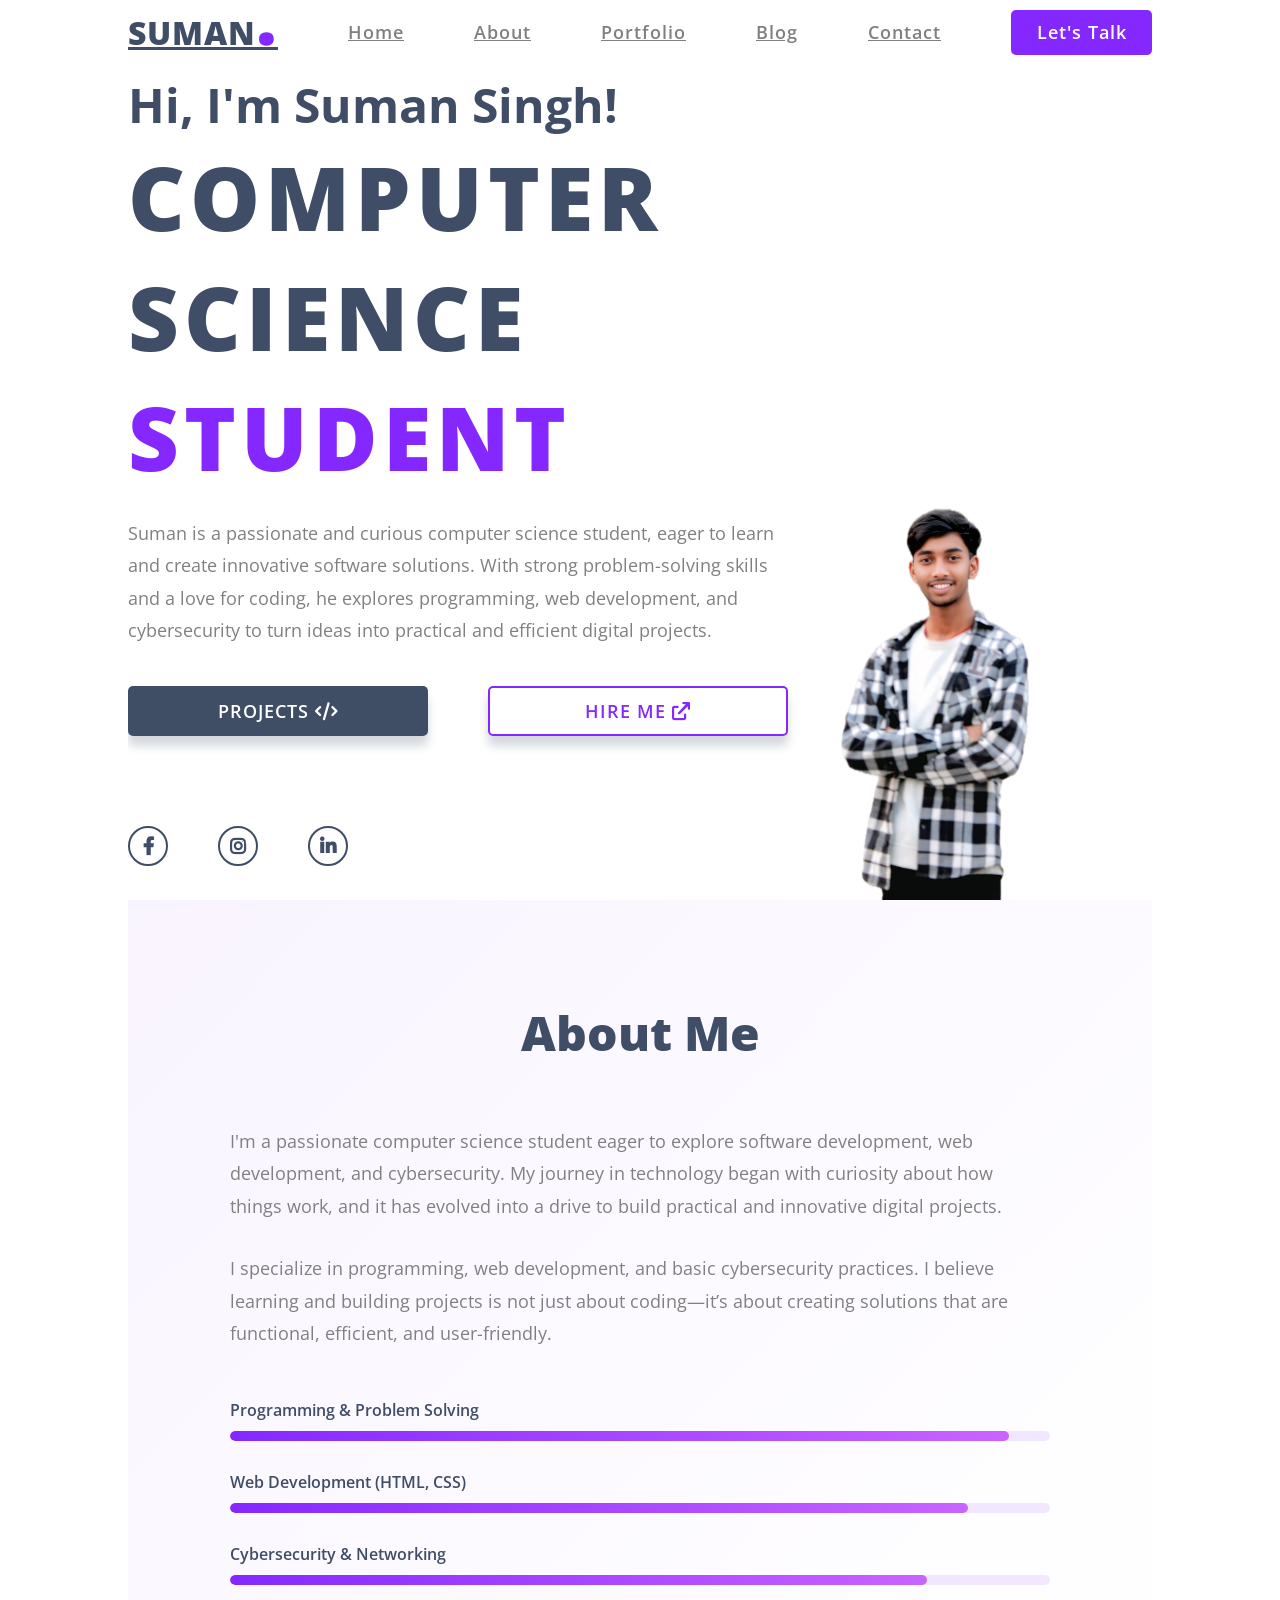
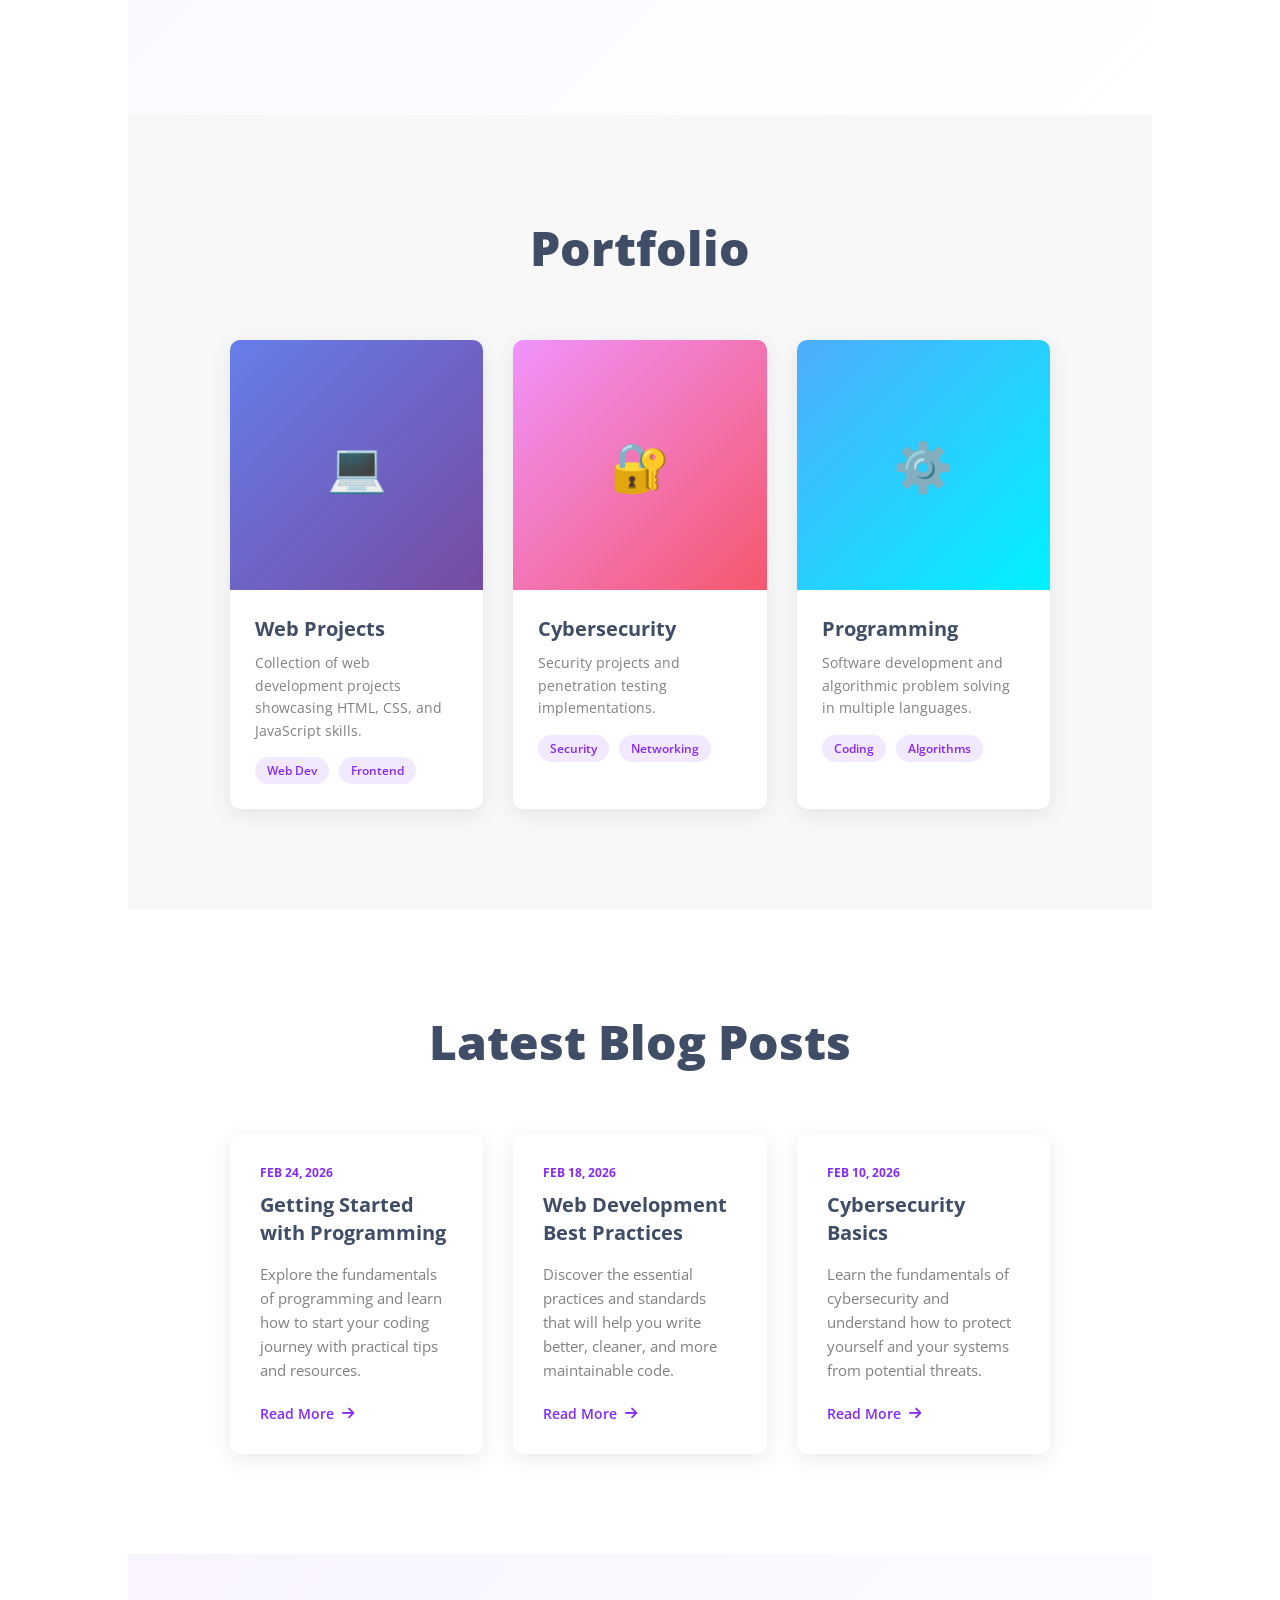
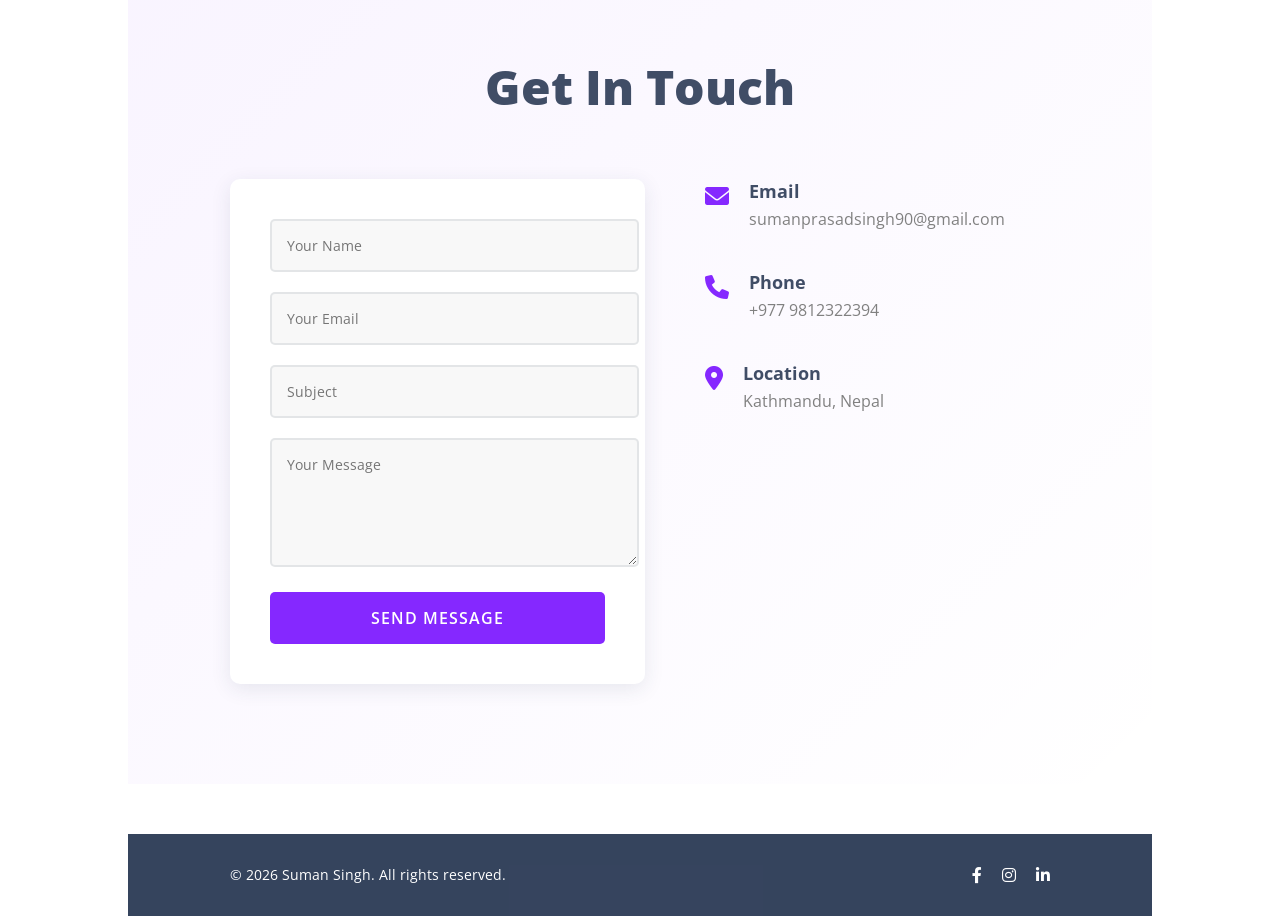
==== index.html @ 8772c342 "Add files via upload" ====
<!DOCTYPE html>
<html lang="en">

<head>
  <meta charset="UTF-8">
  <meta name="viewport" content="width=device-width, initial-scale=1.0">
  <title>Suman</title>

  <!-- icons -->
  <link rel="stylesheet" href="https://cdnjs.cloudflare.com/ajax/libs/font-awesome/6.0.0-beta3/css/all.min.css">

  <!-- Styles -->
  <link rel="stylesheet" href="styles.css">

</head>

<body>
  <section id="hero">
    <header>
      <a href="#hero" class="header-logo">Suman<span>.</span></a>
      <nav>
        <a href="#hero" class="nav-item">Home</a>
        <a href="#about" class="nav-item">About</a>
        <a href="#portfolio" class="nav-item">Portfolio</a>
        <a href="#blog" class="nav-item">Blog</a>
        <a href="#contact" class="nav-item">Contact</a>
      </nav>
      <button class="header-btn">Let's Talk</button>
    </header>

    <div class="content">
      <div class="left">
        <h3>Hi, I'm Suman Singh!</h3>
        <h1> Computer Science <span>Student</span></h1>
        <p>
           Suman is a passionate and curious computer science student, eager to learn and create innovative software solutions. With strong problem-solving skills and a love for coding, he explores programming, web development, and cybersecurity to turn ideas into practical and efficient digital projects.        </p>
        <div class="cta-section">
          <button class="cta-1">Projects
            <i class="fa-solid fa-code"></i>
          </button>
          <button class="cta-2">Hire me
            <i class="fa-solid fa-arrow-up-right-from-square"></i>
          </button>
        </div>
        <div class="social-section">
          <a href="https://www.facebook.com/5uman" target="_blank"><i class="fa-brands fa-facebook-f"></i></a>
          <a href="https://www.instagram.com/5uman____/" target="_blank"><i class="fa-brands fa-instagram"></i></a>
          <a href="https://www.linkedin.com/in/suman-singh-86ab4b3b0/" target="_blank"><i class="fa-brands fa-linkedin-in"></i></a>
        </div>
      </div>

      <div class="right">
        <div class="img-wrap">
          <img class="hero-img " src="pro-pic.png">
        </div>
      </div>


    </div>
  </section>

  <!-- About Section -->
  <section id="about">
    <div class="container">
      <h2>About Me</h2>
      <div class="about-content">
        <div class="about-text">
          <p>I'm a passionate computer science student eager to explore software development, web development, and cybersecurity. My journey in technology began with curiosity about how things work, and it has evolved into a drive to build practical and innovative digital projects.</p>
          <p>I specialize in programming, web development, and basic cybersecurity practices. I believe learning and building projects is not just about coding—it’s about creating solutions that are functional, efficient, and user-friendly.</p>
          <div class="skills">
            <div class="skill-item">
              <h4>Programming & Problem Solving</h4>
              <div class="skill-bar">
                <div class="skill-progress" style="width: 95%"></div>
              </div>
            </div>
            <div class="skill-item">
              <h4>Web Development (HTML, CSS)</h4>
              <div class="skill-bar">
                <div class="skill-progress" style="width: 90%"></div>
              </div>
            </div>
            <div class="skill-item">
              <h4>Cybersecurity & Networking</h4>
              <div class="skill-bar">
                <div class="skill-progress" style="width: 85%"></div>
              </div>
            </div>
          </div>
        </div>
      </div>
    </div>
  </section>

  <!-- Portfolio Section -->
  <section id="portfolio">
    <div class="container">
      <h2>Portfolio</h2>
      <div class="portfolio-grid">
        <div class="portfolio-card">
          <div class="portfolio-img">
            <div class="placeholder-img" style="background: linear-gradient(135deg, #667eea 0%, #764ba2 100%);">💻</div>
          </div>
          <div class="portfolio-info">
            <h3>Web Projects</h3>
            <p>Collection of web development projects showcasing HTML, CSS, and JavaScript skills.</p>
            <div class="portfolio-tags">
              <span>Web Dev</span>
              <span>Frontend</span>
            </div>
          </div>
        </div>

        <div class="portfolio-card">
          <div class="portfolio-img">
            <div class="placeholder-img" style="background: linear-gradient(135deg, #f093fb 0%, #f5576c 100%);">🔐</div>
          </div>
          <div class="portfolio-info">
            <h3>Cybersecurity</h3>
            <p>Security projects and penetration testing implementations.</p>
            <div class="portfolio-tags">
              <span>Security</span>
              <span>Networking</span>
            </div>
          </div>
        </div>

        <div class="portfolio-card">
          <div class="portfolio-img">
            <div class="placeholder-img" style="background: linear-gradient(135deg, #4facfe 0%, #00f2fe 100%);">⚙️</div>
          </div>
          <div class="portfolio-info">
            <h3>Programming</h3>
            <p>Software development and algorithmic problem solving in multiple languages.</p>
            <div class="portfolio-tags">
              <span>Coding</span>
              <span>Algorithms</span>
            </div>
          </div>
        </div>
      </div>
    </div>
  </section>

  <!-- Blog Section -->
  <section id="blog">
    <div class="container">
      <h2>Latest Blog Posts</h2>
      <div class="blog-grid">
        <div class="blog-card">
          <div class="blog-date">Feb 24, 2026</div>
          <h3>Getting Started with Programming</h3>
          <p>Explore the fundamentals of programming and learn how to start your coding journey with practical tips and resources.</p>
          <a href="#" class="read-more">Read More <i class="fa-solid fa-arrow-right"></i></a>
        </div>

        <div class="blog-card">
          <div class="blog-date">Feb 18, 2026</div>
          <h3>Web Development Best Practices</h3>
          <p>Discover the essential practices and standards that will help you write better, cleaner, and more maintainable code.</p>
          <a href="#" class="read-more">Read More <i class="fa-solid fa-arrow-right"></i></a>
        </div>

        <div class="blog-card">
          <div class="blog-date">Feb 10, 2026</div>
          <h3>Cybersecurity Basics</h3>
          <p>Learn the fundamentals of cybersecurity and understand how to protect yourself and your systems from potential threats.</p>
          <a href="#" class="read-more">Read More <i class="fa-solid fa-arrow-right"></i></a>
        </div>
      </div>
    </div>
  </section>

  <!-- Contact Section -->
  <section id="contact">
    <div class="container">
      <h2>Get In Touch</h2>
      <div class="contact-content">
        <div class="contact-form-wrapper">
          <form class="contact-form" id="contactForm">
            <div class="form-group">
              <input type="text" placeholder="Your Name" required>
            </div>
            <div class="form-group">
              <input type="email" placeholder="Your Email" required>
            </div>
            <div class="form-group">
              <input type="text" placeholder="Subject" required>
            </div>
            <div class="form-group">
              <textarea placeholder="Your Message" rows="5" required></textarea>
            </div>
            <button type="submit" class="submit-btn">Send Message</button>
          </form>
        </div>
        <div class="contact-info">
          <div class="info-item">
            <i class="fa-solid fa-envelope"></i>
            <div>
              <h4>Email</h4>
              <a href="mailto:sumanprasadsingh90@gmail.com" style="color: grey; text-decoration: none;">sumanprasadsingh90@gmail.com</a>
            </div>
          </div>
          <div class="info-item">
            <i class="fa-solid fa-phone"></i>
            <div>
              <h4>Phone</h4>
              <a href="tel:+9779812322394" style="color: grey; text-decoration: none;">+977 9812322394</a>
            </div>
          </div>
          <div class="info-item">
            <i class="fa-solid fa-location-dot"></i>
            <div>
              <h4>Location</h4>
              <p>Kathmandu, Nepal</p>
            </div>
          </div>
        </div>
      </div>
    </div>
  </section>

  <!-- Footer -->
  <footer>
    <div class="footer-content">
      <p>&copy; 2026 Suman Singh. All rights reserved.</p>
      <div class="footer-social">
        <a href="https://www.facebook.com/5uman" target="_blank"><i class="fa-brands fa-facebook-f"></i></a>
        <a href="https://www.instagram.com/5uman____/" target="_blank"><i class="fa-brands fa-instagram"></i></a>
        <a href="https://www.linkedin.com/in/suman-singh-86ab4b3b0/" target="_blank"><i class="fa-brands fa-linkedin-in"></i></a>
      </div>
    </div>
  </footer>

  <script src="script.js"></script>
</body>

</html>
---- styles.css ----
@import url('https://fonts.googleapis.com/css2?family=Open+Sans:ital,wght@0,300..800;1,300..800&display=swap');

* {
  padding: 0;
  margin: 0;
  outline: none;
  border: none;
  font-family: "Open Sans", sans-serif;
  scroll-behavior: smooth;
}

body {
  padding: 0 10%;
}
#hero {
  height: 100vh;
  overflow: hidden;
}
header {
  display: flex;
  align-items: center;
  gap: 70px;
  animation: topIn 1.4s ease-in-out forwards;
  opacity: 0;
  animation-delay: 0.2s;
}

/* Ensure header sits above absolutely positioned hero image */
header {
  position: relative;
  z-index: 1000;
}
.header-logo {
  font-size: 32px;
  font-weight: 800;
  letter-spacing: 1px;
  text-transform: uppercase;
  color: rgba(43, 58, 85, 0.9);
}
.header-logo span {
  font-size: 72px;
  color: rgb(133, 40, 255);
  line-height: 0.2;
}
nav {
  flex: 1;
  display: flex;
  align-items: center;
  gap: 70px;
  padding: 20px 0;
}
.nav-item {
  font-size: 18px;
  font-weight: 600;
  letter-spacing: 1px;
  color: grey;
  transition: 0.3s;
  cursor: pointer;
  text-transform: capitalize;
}
.nav-item:hover {
  color: rgb(133, 40, 255);
}
.header-btn {
  font-size: 18px;
  font-weight: 600;
  letter-spacing: 1px;
  background-color: rgb(133, 40, 255);
  color: white;
  height: 45px;
  width: 200px;
  border-radius: 5px;
  cursor: pointer;
  transition: 0.3s;
}
.header-btn:hover {
  background-color: rgb(96, 28, 184);
}

.content {
  display: grid;
  grid-template-columns: 1.2fr 1fr;
}
.left {
  display: flex;
  flex-direction: column;
  justify-content: center;
  gap: 40px;
  height: 90vh;
}

.content h3 {
  font-size: 3rem;
  color: rgba(43, 58, 85, 0.9);
  animation: bottomIn 1.4s ease-in-out forwards;
  opacity: 0;
  animation-delay: 0.2s;
}

.content h1 {
  font-size: 5.5rem;
  color: rgba(43, 58, 85, 0.9);
  text-transform: uppercase;
  font-weight: 800;
  letter-spacing: 5px;
  margin: -40px 0;
  animation: bottomIn 1.4s ease-in-out forwards;
  opacity: 0;
  animation-delay: 0.3s;
}
h1 span {
  color: rgb(133, 40, 255);
}

.content p {
  font-size: 18px;
  line-height: 1.8;
  color: grey;
  margin-top: 20px;
  animation: bottomIn 1.4s ease-in-out forwards;
  opacity: 0;
  animation-delay: 0.4s;
}

.cta-section {
  display: flex;
  align-items: center;
  gap: 60px;
}

.cta-section button {
  font-size: 18px;
  font-weight: 600;
  letter-spacing: 1px;
  text-transform: uppercase;
  height: 50px;
  width: 300px;
  cursor: pointer;
  transition: 0.3s;
  border-radius: 5px;
  box-shadow: 0 10px 10px rgba(43, 58, 85, 0.2);
  
  animation: bottomIn 1.4s ease-in-out forwards;
  opacity: 0;
  animation-delay: 0.5s;
}
.cta-1 {
  background-color: rgba(43, 58, 85, 0.9);
  color: white;
}
.cta-2 {
  background-color: transparent;
  color: rgb(133, 40, 255);
  border: 2px solid rgb(133, 40, 255);
}

.cta-section button:hover {
  background-color: rgb(133, 40, 255);
  color: white;
} 
.right {
  position: relative;
}

.hero-img {
  width: 110%;
  position: absolute;
  bottom: 50px;
  right: 0;
  animation: imgIn 1.4s ease-in-out forwards;
  animation-delay: 0.2s;
  opacity: 0;
}

/* Prevent hero image from intercepting pointer events over the header/nav */
.hero-img {
  pointer-events: none;
  z-index: 0;
}

.social-section {
  display: flex;
  align-items: center;
  gap: 50px;
  margin-top: 50px;
}

.social-section a {
  text-decoration: none;
}

.social-section i {
  font-size: 18px;
  font-weight: 600;
  border: 2px solid rgba(43, 58, 85, 0.9);
  display: flex;
  align-items: center;
  justify-content: center;
  height: 20px;
  width: 20px;
  padding: 8px;
  border-radius: 25px;
  color: rgba(43, 58, 85, 0.9);
  cursor: pointer;
  transition: 0.3s;
  
  animation: bottomIn 1.4s ease-in-out forwards;
  opacity: 0;
  animation-delay: 0.6s;
}
.social-section i:hover {
  color: rgb(133, 40, 255);
  border-color: rgb(133, 40, 255);
  transform: scale(1.1);
}

.img-wrap {
  width: 100%;
  height: 100vh;
}

/* Animation */
@keyframes bottomIn {
  from {
    transform: translateY(250px) ;
  }
  to {
    transform: translateY(0) ;
    opacity: 1;
  }
}

@keyframes topIn {
  from {
    transform: translateY(-100px) ;
  }
  to {
    transform: translateY(0) ;
    opacity: 1;
  }
}

@keyframes imgIn {
  from {
    transform: translateY(250px) scale(0.8) ;
  }
  to {
    transform: translateY(0) scale(1) ;
    opacity: 1;
  }
}

/* Container */
.container {
  max-width: 1200px;
  margin: 0 auto;
  padding: 0 10%;
}

/* About Section */
#about {
  padding: 100px 0;
  background: linear-gradient(135deg, rgba(133, 40, 255, 0.05) 0%, rgba(255, 255, 255, 0) 100%);
}

#about h2 {
  font-size: 3rem;
  color: rgba(43, 58, 85, 0.9);
  margin-bottom: 60px;
  text-align: center;
  font-weight: 800;
}

.about-content {
  display: grid;
  grid-template-columns: 1fr;
}

.about-text p {
  font-size: 18px;
  line-height: 1.8;
  color: grey;
  margin-bottom: 30px;
}

.skills {
  margin-top: 50px;
}

.skill-item {
  margin-bottom: 30px;
}

.skill-item h4 {
  font-size: 16px;
  font-weight: 600;
  color: rgba(43, 58, 85, 0.9);
  margin-bottom: 10px;
}

.skill-bar {
  height: 10px;
  background-color: rgba(133, 40, 255, 0.1);
  border-radius: 5px;
  overflow: hidden;
}

.skill-progress {
  height: 100%;
  background: linear-gradient(90deg, rgb(133, 40, 255), rgb(200, 100, 255));
  border-radius: 5px;
  transition: width 2s ease-out;
}

/* Blog Section */
#blog {
  padding: 100px 0;
}

#blog h2 {
  font-size: 3rem;
  color: rgba(43, 58, 85, 0.9);
  margin-bottom: 60px;
  text-align: center;
  font-weight: 800;
}

.blog-grid {
  display: grid;
  grid-template-columns: repeat(3, 1fr);
  gap: 30px;
}

.blog-card {
  background: white;
  border-radius: 10px;
  padding: 30px;
  box-shadow: 0 5px 20px rgba(43, 58, 85, 0.1);
  transition: all 0.3s ease;
}

.blog-card:hover {
  transform: translateY(-10px);
  box-shadow: 0 15px 40px rgba(133, 40, 255, 0.2);
}

.blog-date {
  color: rgb(133, 40, 255);
  font-size: 12px;
  font-weight: 700;
  text-transform: uppercase;
  margin-bottom: 10px;
}

.blog-card h3 {
  font-size: 20px;
  font-weight: 700;
  color: rgba(43, 58, 85, 0.9);
  margin-bottom: 15px;
  line-height: 1.4;
}

.blog-card p {
  font-size: 15px;
  color: grey;
  line-height: 1.6;
  margin-bottom: 20px;
}

.read-more {
  color: rgb(133, 40, 255);
  text-decoration: none;
  font-weight: 600;
  font-size: 14px;
  display: inline-flex;
  align-items: center;
  gap: 8px;
  transition: 0.3s;
}

.read-more:hover {
  gap: 12px;
}

/* Contact Section */
#contact {
  padding: 100px 0;
  background: linear-gradient(135deg, rgba(133, 40, 255, 0.05) 0%, rgba(255, 255, 255, 0) 100%);
}

#contact h2 {
  font-size: 3rem;
  color: rgba(43, 58, 85, 0.9);
  margin-bottom: 60px;
  text-align: center;
  font-weight: 800;
}

.contact-content {
  display: grid;
  grid-template-columns: 1.2fr 1fr;
  gap: 60px;
  align-items: start;
}

.contact-form-wrapper {
  background: white;
  padding: 40px;
  border-radius: 10px;
  box-shadow: 0 5px 20px rgba(43, 58, 85, 0.1);
}

.form-group {
  margin-bottom: 20px;
}

.form-group input,
.form-group textarea {
  width: 100%;
  padding: 15px;
  border: 2px solid rgba(43, 58, 85, 0.1);
  border-radius: 5px;
  font-size: 14px;
  font-family: "Open Sans", sans-serif;
  transition: border-color 0.3s;
  background-color: #f8f8f8;
}

.form-group input:focus,
.form-group textarea:focus {
  border-color: rgb(133, 40, 255);
  background-color: white;
}

.submit-btn {
  width: 100%;
  padding: 15px;
  background-color: rgb(133, 40, 255);
  color: white;
  border: none;
  border-radius: 5px;
  font-size: 16px;
  font-weight: 600;
  cursor: pointer;
  transition: 0.3s;
  text-transform: uppercase;
  letter-spacing: 1px;
}

.submit-btn:hover {
  background-color: rgb(96, 28, 184);
  transform: translateY(-2px);
  box-shadow: 0 10px 20px rgba(133, 40, 255, 0.3);
}

.contact-info {
  display: flex;
  flex-direction: column;
  gap: 40px;
}

.info-item {
  display: flex;
  gap: 20px;
  align-items: flex-start;
}

.info-item i {
  font-size: 24px;
  color: rgb(133, 40, 255);
  margin-top: 5px;
}

.info-item h4 {
  font-size: 18px;
  font-weight: 700;
  color: rgba(43, 58, 85, 0.9);
  margin-bottom: 5px;
}

.info-item p {
  font-size: 16px;
  color: grey;
}

.contact-link {
  text-decoration: none;
}

.contact-link p {
  transition: 0.3s;
  cursor: pointer;
}

.contact-link:hover p {
  color: rgb(133, 40, 255);
}

.contact-info a {
  font-size: 16px;
  transition: 0.3s;
  display: inline-block;
}

.contact-info a:hover {
  color: rgb(133, 40, 255) !important;
  font-weight: 600;
}

/* Portfolio Section */
#portfolio {
  padding: 100px 0;
  background-color: #f8f8f8;
}

#portfolio h2 {
  font-size: 3rem;
  color: rgba(43, 58, 85, 0.9);
  margin-bottom: 60px;
  text-align: center;
  font-weight: 800;
}

.portfolio-grid {
  display: grid;
  grid-template-columns: repeat(3, 1fr);
  gap: 30px;
}

.portfolio-card {
  background: white;
  border-radius: 10px;
  overflow: hidden;
  box-shadow: 0 5px 20px rgba(43, 58, 85, 0.1);
  transition: all 0.3s ease;
  cursor: pointer;
}

.portfolio-card:hover {
  transform: translateY(-10px);
  box-shadow: 0 15px 40px rgba(133, 40, 255, 0.2);
}

.portfolio-img {
  width: 100%;
  height: 250px;
  overflow: hidden;
}

.placeholder-img {
  width: 100%;
  height: 100%;
  display: flex;
  align-items: center;
  justify-content: center;
  color: white;
  font-size: 48px;
  transition: transform 0.3s ease;
}

.portfolio-card:hover .placeholder-img {
  transform: scale(1.1);
}

.portfolio-info {
  padding: 25px;
}

.portfolio-info h3 {
  font-size: 20px;
  font-weight: 700;
  color: rgba(43, 58, 85, 0.9);
  margin-bottom: 10px;
}

.portfolio-info p {
  font-size: 14px;
  color: grey;
  line-height: 1.6;
  margin-bottom: 15px;
}

.portfolio-tags {
  display: flex;
  gap: 10px;
  flex-wrap: wrap;
}

.portfolio-tags span {
  background-color: rgba(133, 40, 255, 0.1);
  color: rgb(133, 40, 255);
  padding: 5px 12px;
  border-radius: 15px;
  font-size: 12px;
  font-weight: 600;
}

/* Chatbot Modal */
#chatbot-modal {
  display: none;
  position: fixed;
  bottom: 20px;
  right: 20px;
  width: 350px;
  height: 500px;
  background: white;
  border-radius: 10px;
  box-shadow: 0 5px 40px rgba(0, 0, 0, 0.3);
  flex-direction: column;
  z-index: 9999;
  animation: slideUp 0.3s ease-out;
}

@keyframes slideUp {
  from {
    transform: translateY(20px);
    opacity: 0;
  }
  to {
    transform: translateY(0);
    opacity: 1;
  }
}

.chatbot-container {
  display: flex;
  flex-direction: column;
  height: 100%;
  border-radius: 10px;
  overflow: hidden;
}

.chatbot-header {
  background: linear-gradient(135deg, rgb(133, 40, 255), rgb(96, 28, 184));
  color: white;
  padding: 15px;
  display: flex;
  justify-content: space-between;
  align-items: center;
}

.chatbot-header h3 {
  margin: 0;
  font-size: 18px;
}

.close-chat {
  background: none;
  border: none;
  color: white;
  font-size: 28px;
  cursor: pointer;
  padding: 0;
  width: 30px;
  height: 30px;
  display: flex;
  align-items: center;
  justify-content: center;
}

.close-chat:hover {
  opacity: 0.8;
}

.chatbot-messages {
  flex: 1;
  overflow-y: auto;
  padding: 15px;
  background: #f5f5f5;
  display: flex;
  flex-direction: column;
  gap: 10px;
}

.message {
  max-width: 85%;
  padding: 10px 15px;
  border-radius: 8px;
  font-size: 14px;
  line-height: 1.4;
  word-wrap: break-word;
}

.bot-message {
  background: white;
  color: #333;
  align-self: flex-start;
  border: 1px solid #e0e0e0;
}

.user-message {
  background: rgb(133, 40, 255);
  color: white;
  align-self: flex-end;
}

.chatbot-input-area {
  display: flex;
  padding: 10px;
  gap: 8px;
  border-top: 1px solid #e0e0e0;
  background: white;
}

#user-input {
  flex: 1;
  padding: 10px;
  border: 1px solid #ddd;
  border-radius: 5px;
  font-size: 14px;
  font-family: "Open Sans", sans-serif;
}

#user-input:focus {
  outline: none;
  border-color: rgb(133, 40, 255);
}

#send-btn {
  padding: 10px 20px;
  background: rgb(133, 40, 255);
  color: white;
  border: none;
  border-radius: 5px;
  cursor: pointer;
  font-weight: 600;
  transition: 0.3s;
}

#send-btn:hover {
  background: rgb(96, 28, 184);
}

/* Footer */
footer {
  background-color: rgba(43, 58, 85, 0.95);
  padding: 30px 0;
  margin-top: 50px;
}

.footer-content {
  display: flex;
  justify-content: space-between;
  align-items: center;
  max-width: 1200px;
  margin: 0 auto;
  padding: 0 10%;
  color: white;
}

.footer-content p {
  font-size: 14px;
}

.footer-social {
  display: flex;
  gap: 20px;
}

.footer-social a {
  color: white;
  text-decoration: none;
  font-size: 16px;
  transition: 0.3s;
}

.footer-social a:hover {
  color: rgb(133, 40, 255);
  transform: scale(1.2);
}

/* Success Message */
.success-message {
  background-color: #4caf50;
  color: white;
  padding: 15px;
  border-radius: 5px;
  margin-bottom: 20px;
  display: none;
  text-align: center;
}

.success-message.show {
  display: block;
  animation: slideIn 0.3s ease-out;
}

@keyframes slideIn {
  from {
    transform: translateY(-20px);
    opacity: 0;
  }
  to {
    transform: translateY(0);
    opacity: 1;
  }
}

/* Tablet Responsive */
@media screen and (max-width: 768px) {
  .portfolio-grid {
    grid-template-columns: repeat(2, 1fr);
  }

  .blog-grid {
    grid-template-columns: repeat(2, 1fr);
  }

  .contact-content {
    grid-template-columns: 1fr;
  }

  #about h2,
  #portfolio h2,
  #blog h2,
  #contact h2 {
    font-size: 2.5rem;
  }

  .footer-content {
    flex-direction: column;
    gap: 20px;
    text-align: center;
  }
}

/* Mobile Responsive */
@media screen and (max-width: 428px) {
  body {
    padding: 0 3%;
  }
  #hero {
    overflow: visible;
  }
  header {
    display: flex;
    flex-direction: column;
    gap: 30px;
  }
  nav {
    flex-direction: column;
    gap: 20px;
  }
  .content {
    display: flex;
    flex-direction: column;
    padding-top: 100px;
  }
  .content h3 {
    font-size: 1.5rem;
  }
  
  .content h1 {
    font-size: 3rem;
    letter-spacing: 3px;
    margin: -10px 0;
  }
  h1 span {
    color: rgb(133, 40, 255);
  }
  
  .content p {
    margin-top: 0;
  }
  .cta-section {
    flex-direction: column;
    gap: 20px;
  }
  .social-section {
    justify-content: center;
  }
  .hero-img {
    display: none;
  }

  #about h2,
  #portfolio h2,
  #blog h2,
  #contact h2 {
    font-size: 2rem;
  }

  .portfolio-grid {
    grid-template-columns: 1fr;
  }

  .blog-grid {
    grid-template-columns: 1fr;
  }

  .contact-form-wrapper {
    padding: 20px;
  }

  .contact-info {
    gap: 30px;
  }

  .footer-content {
    padding: 0 3%;
    flex-direction: column;
    gap: 20px;
    text-align: center;
  }
}
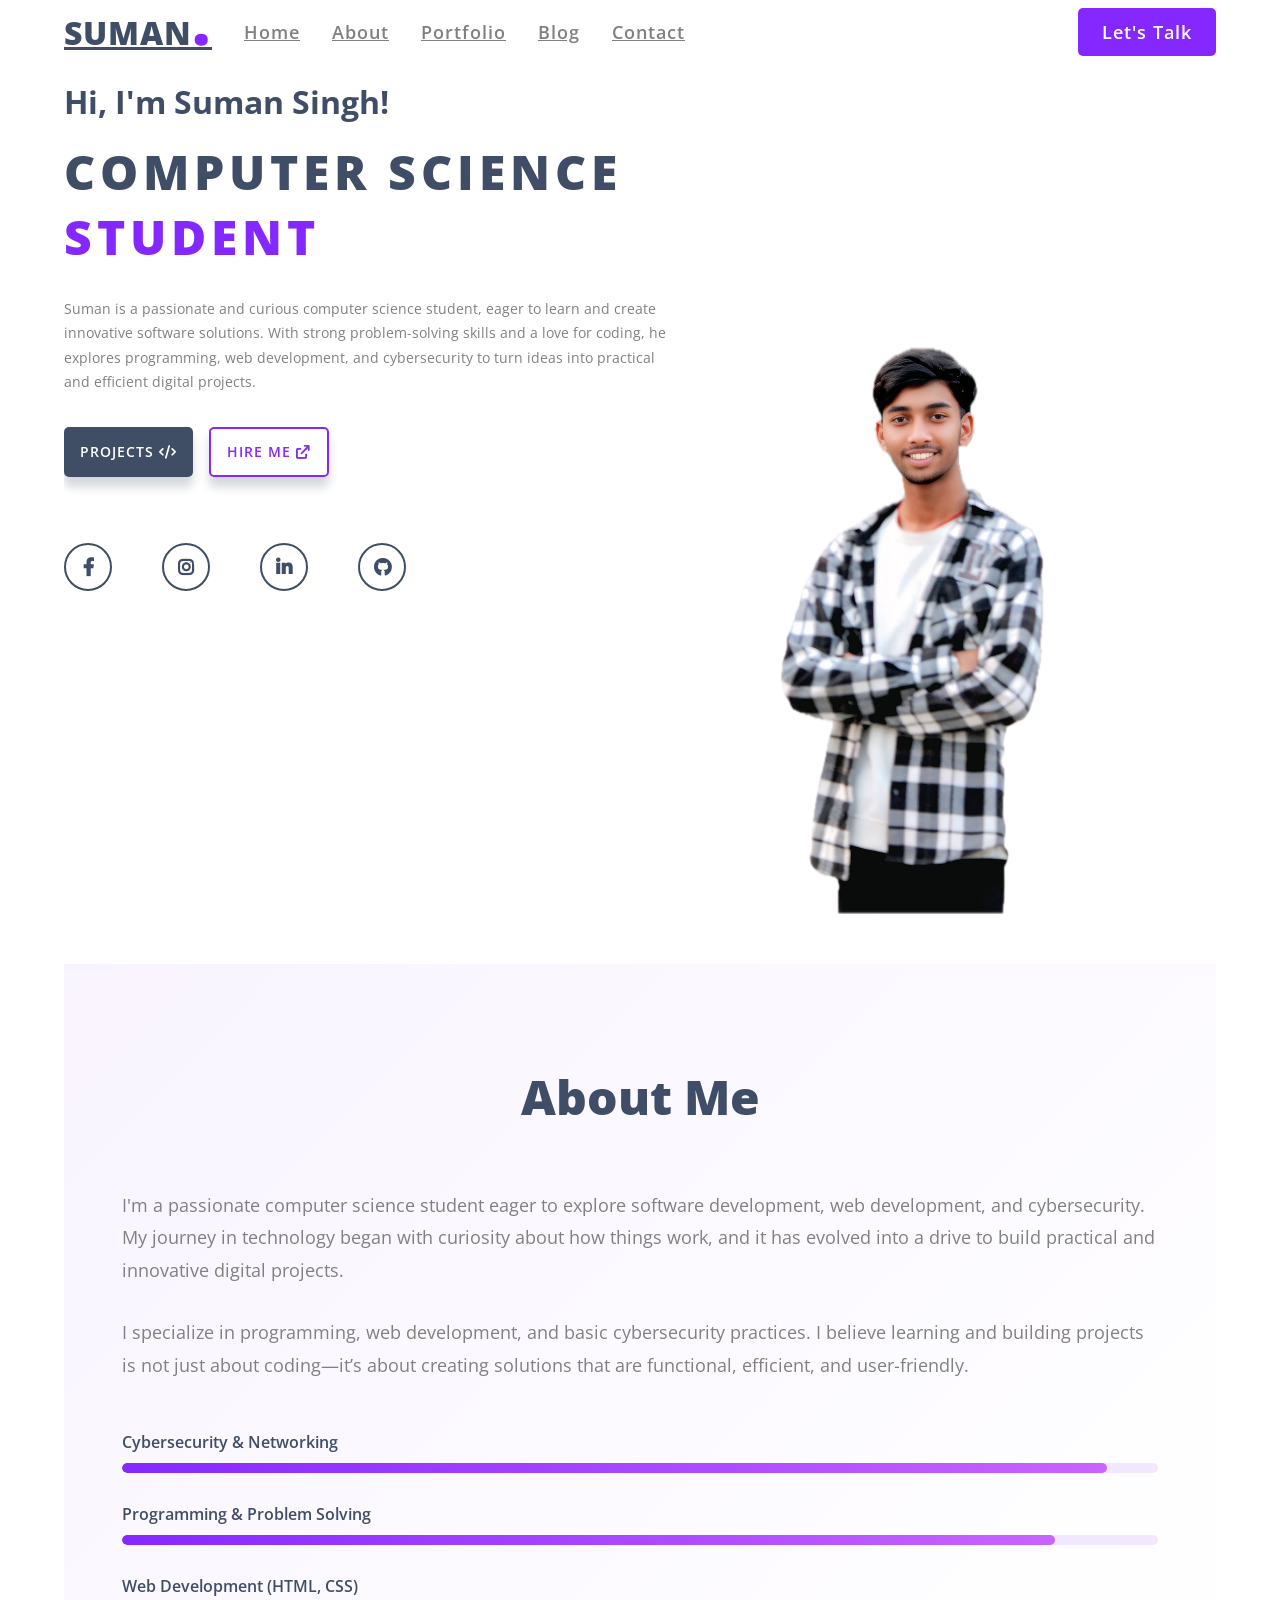
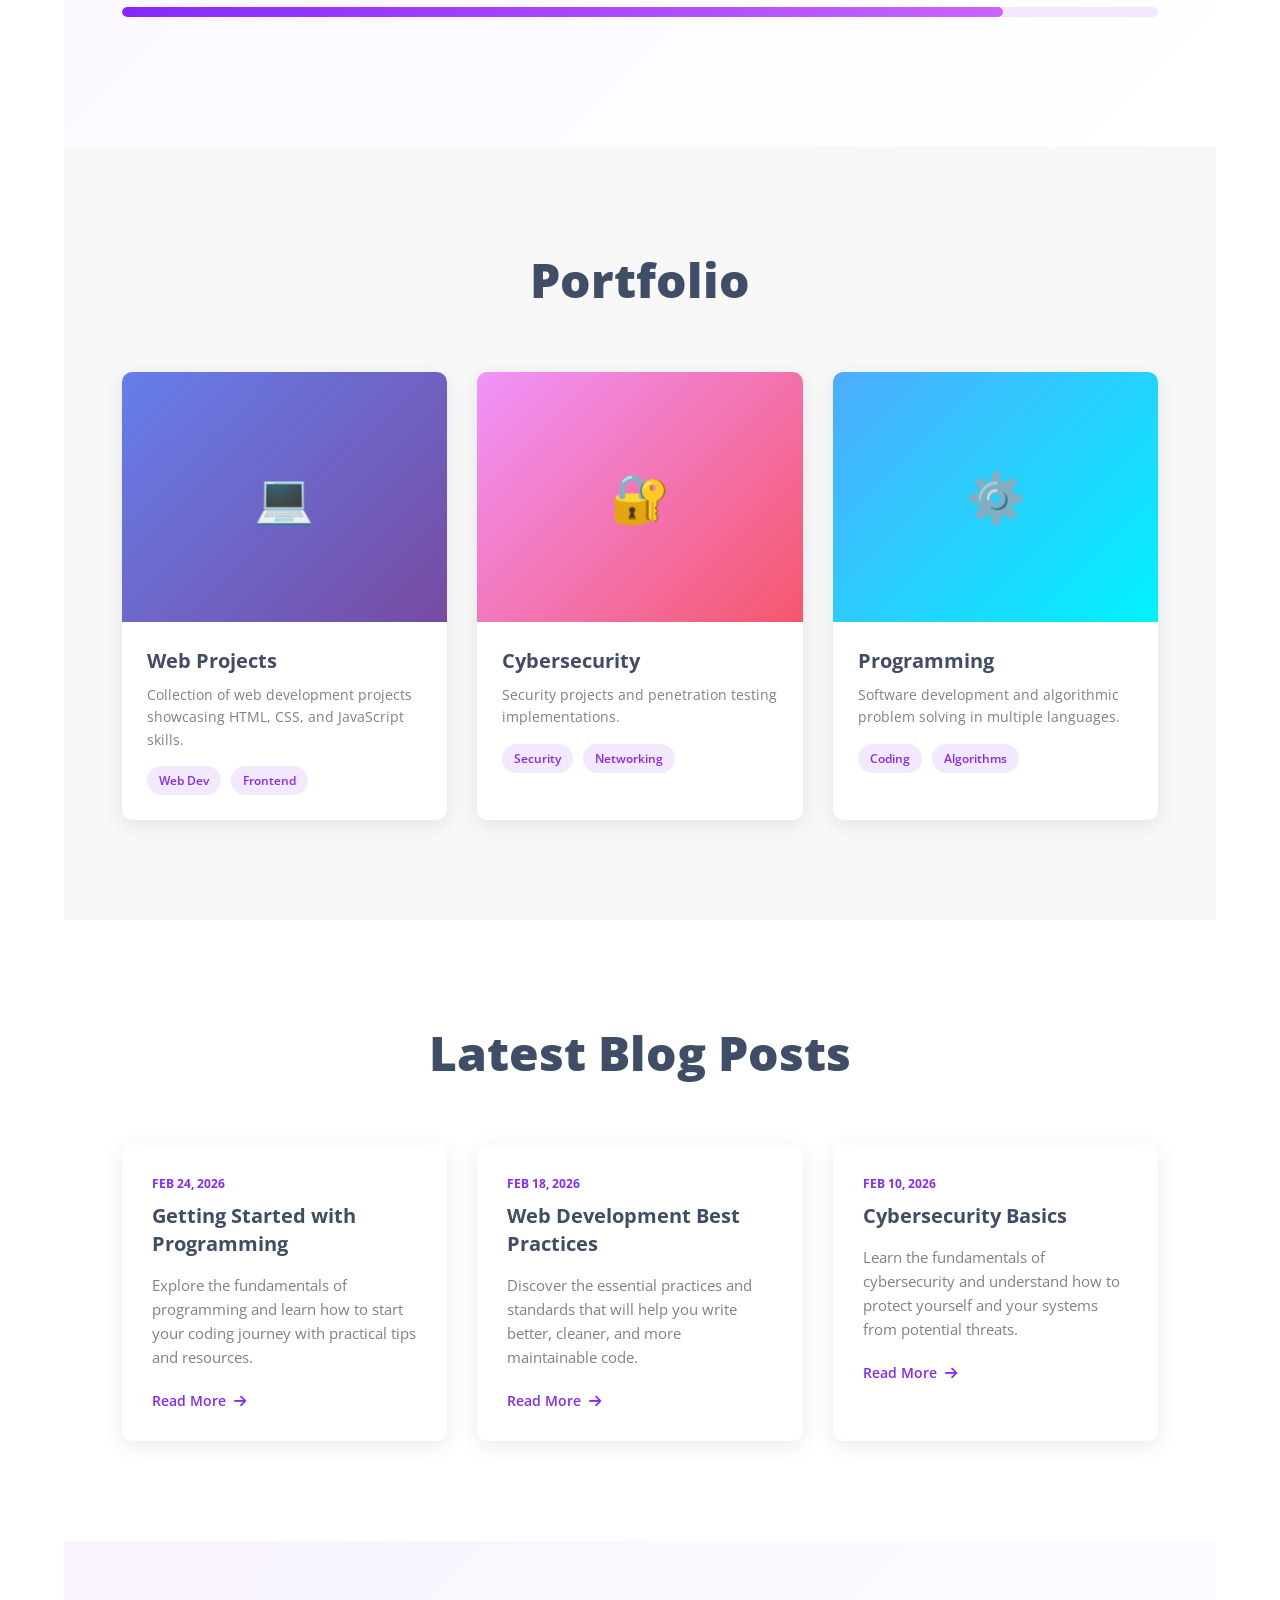
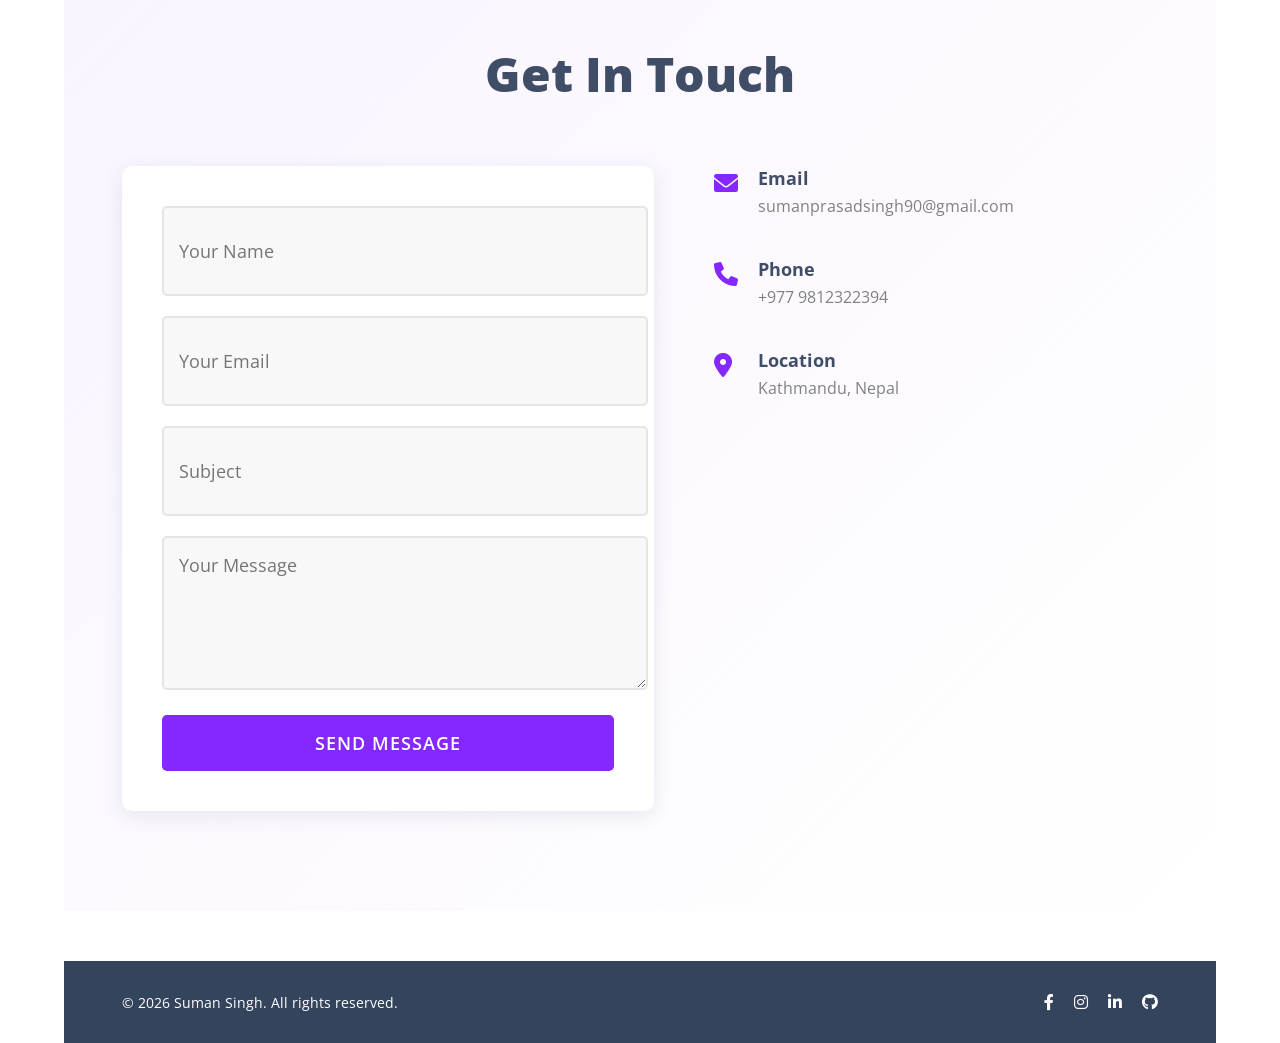
==== commit 5bf2130b: "Add files via upload" ====
--- a/index.html
+++ b/index.html
@@ -18,7 +18,12 @@
   <section id="hero">
     <header>
       <a href="#hero" class="header-logo">Suman<span>.</span></a>
-      <nav>
+      <button class="mobile-menu-btn" id="mobileMenuBtn">
+        <span></span>
+        <span></span>
+        <span></span>
+      </button>
+      <nav class="nav-menu" id="navMenu">
         <a href="#hero" class="nav-item">Home</a>
         <a href="#about" class="nav-item">About</a>
         <a href="#portfolio" class="nav-item">Portfolio</a>
@@ -46,6 +51,7 @@
           <a href="https://www.facebook.com/5uman" target="_blank"><i class="fa-brands fa-facebook-f"></i></a>
           <a href="https://www.instagram.com/5uman____/" target="_blank"><i class="fa-brands fa-instagram"></i></a>
           <a href="https://www.linkedin.com/in/suman-singh-86ab4b3b0/" target="_blank"><i class="fa-brands fa-linkedin-in"></i></a>
+          <a href="https://github.com/5uman" target="_blank"><i class="fa-brands fa-github"></i></a>
         </div>
       </div>
 
@@ -69,19 +75,19 @@
           <p>I specialize in programming, web development, and basic cybersecurity practices. I believe learning and building projects is not just about coding—it’s about creating solutions that are functional, efficient, and user-friendly.</p>
           <div class="skills">
             <div class="skill-item">
-              <h4>Programming & Problem Solving</h4>
+              <h4>Cybersecurity & Networking</h4>
               <div class="skill-bar">
                 <div class="skill-progress" style="width: 95%"></div>
               </div>
             </div>
             <div class="skill-item">
-              <h4>Web Development (HTML, CSS)</h4>
+              <h4>Programming & Problem Solving</h4>
               <div class="skill-bar">
                 <div class="skill-progress" style="width: 90%"></div>
               </div>
             </div>
             <div class="skill-item">
-              <h4>Cybersecurity & Networking</h4>
+              <h4>Web Development (HTML, CSS)</h4>
               <div class="skill-bar">
                 <div class="skill-progress" style="width: 85%"></div>
               </div>
@@ -228,6 +234,7 @@
         <a href="https://www.facebook.com/5uman" target="_blank"><i class="fa-brands fa-facebook-f"></i></a>
         <a href="https://www.instagram.com/5uman____/" target="_blank"><i class="fa-brands fa-instagram"></i></a>
         <a href="https://www.linkedin.com/in/suman-singh-86ab4b3b0/" target="_blank"><i class="fa-brands fa-linkedin-in"></i></a>
+        <a href="https://github.com/5uman" target="_blank"><i class="fa-brands fa-github"></i></a>
       </div>
     </div>
   </footer>
--- a/styles.css
+++ b/styles.css
@@ -10,7 +10,7 @@
 }
 
 body {
-  padding: 0 10%;
+  padding: 0 5%;
 }
 #hero {
   height: 100vh;
@@ -19,59 +19,92 @@
 header {
   display: flex;
   align-items: center;
-  gap: 70px;
+  gap: 0;
   animation: topIn 1.4s ease-in-out forwards;
   opacity: 0;
   animation-delay: 0.2s;
-}
-
-/* Ensure header sits above absolutely positioned hero image */
-header {
   position: relative;
   z-index: 1000;
+  width: 100%;
+}
+
+.mobile-menu-btn {
+  display: none;
+  flex-direction: column;
+  background: none;
+  border: none;
+  cursor: pointer;
+  gap: 0.35rem;
+  flex-shrink: 0;
+}
+
+.mobile-menu-btn span {
+  width: 1.5rem;
+  height: 0.2rem;
+  background-color: rgba(43, 58, 85, 0.9);
+  transition: all 0.3s ease;
+  border-radius: 0.1rem;
+}
+
+.mobile-menu-btn.active span:nth-child(1) {
+  transform: rotate(45deg) translate(0.45rem, 0.65rem);
+}
+
+.mobile-menu-btn.active span:nth-child(2) {
+  opacity: 0;
+}
+
+.mobile-menu-btn.active span:nth-child(3) {
+  transform: rotate(-45deg) translate(0.45rem, -0.65rem);
 }
 .header-logo {
-  font-size: 32px;
+  font-size: clamp(1.5rem, 2.5vw, 2rem);
   font-weight: 800;
   letter-spacing: 1px;
   text-transform: uppercase;
   color: rgba(43, 58, 85, 0.9);
+  white-space: nowrap;
+  margin-right: 2rem;
+  flex-shrink: 0;
 }
 .header-logo span {
-  font-size: 72px;
+  font-size: clamp(3rem, 5vw, 4.5rem);
   color: rgb(133, 40, 255);
   line-height: 0.2;
 }
-nav {
+.nav-menu {
   flex: 1;
   display: flex;
   align-items: center;
-  gap: 70px;
-  padding: 20px 0;
+  gap: 2rem;
+  padding: 1.25rem 0;
 }
 .nav-item {
-  font-size: 18px;
+  font-size: clamp(0.9rem, 2vw, 1.125rem);
   font-weight: 600;
   letter-spacing: 1px;
   color: grey;
   transition: 0.3s;
   cursor: pointer;
   text-transform: capitalize;
+  white-space: nowrap;
 }
 .nav-item:hover {
   color: rgb(133, 40, 255);
 }
 .header-btn {
-  font-size: 18px;
+  font-size: clamp(0.875rem, 2vw, 1.125rem);
   font-weight: 600;
   letter-spacing: 1px;
   background-color: rgb(133, 40, 255);
   color: white;
-  height: 45px;
-  width: 200px;
+  height: 3rem;
+  padding: 0 1.5rem;
   border-radius: 5px;
   cursor: pointer;
   transition: 0.3s;
+  white-space: nowrap;
+  flex-shrink: 0;
 }
 .header-btn:hover {
   background-color: rgb(96, 28, 184);
@@ -80,17 +113,18 @@
 .content {
   display: grid;
   grid-template-columns: 1.2fr 1fr;
+  gap: 2rem;
 }
 .left {
   display: flex;
   flex-direction: column;
   justify-content: center;
-  gap: 40px;
+  gap: 2.5rem;
   height: 90vh;
 }
 
 .content h3 {
-  font-size: 3rem;
+  font-size: clamp(1.75rem, 6vw, 3rem);
   color: rgba(43, 58, 85, 0.9);
   animation: bottomIn 1.4s ease-in-out forwards;
   opacity: 0;
@@ -98,12 +132,12 @@
 }
 
 .content h1 {
-  font-size: 5.5rem;
+  font-size: clamp(2.5rem, 10vw, 5.5rem);
   color: rgba(43, 58, 85, 0.9);
   text-transform: uppercase;
   font-weight: 800;
-  letter-spacing: 5px;
-  margin: -40px 0;
+  letter-spacing: clamp(2px, 1vw, 5px);
+  margin: clamp(-1rem, -5vw, -2.5rem) 0;
   animation: bottomIn 1.4s ease-in-out forwards;
   opacity: 0;
   animation-delay: 0.3s;
@@ -113,10 +147,10 @@
 }
 
 .content p {
-  font-size: 18px;
+  font-size: clamp(0.9rem, 2.5vw, 1.125rem);
   line-height: 1.8;
   color: grey;
-  margin-top: 20px;
+  margin-top: 1.25rem;
   animation: bottomIn 1.4s ease-in-out forwards;
   opacity: 0;
   animation-delay: 0.4s;
@@ -125,16 +159,17 @@
 .cta-section {
   display: flex;
   align-items: center;
-  gap: 60px;
+  gap: clamp(1rem, 5vw, 3.75rem);
+  flex-wrap: wrap;
 }
 
 .cta-section button {
-  font-size: 18px;
+  font-size: clamp(0.85rem, 2vw, 1.125rem);
   font-weight: 600;
   letter-spacing: 1px;
   text-transform: uppercase;
-  height: 50px;
-  width: 300px;
+  height: 3.125rem;
+  padding: 0 clamp(1rem, 5vw, 1.875rem);
   cursor: pointer;
   transition: 0.3s;
   border-radius: 5px;
@@ -143,6 +178,7 @@
   animation: bottomIn 1.4s ease-in-out forwards;
   opacity: 0;
   animation-delay: 0.5s;
+  min-width: fit-content;
 }
 .cta-1 {
   background-color: rgba(43, 58, 85, 0.9);
@@ -181,8 +217,9 @@
 .social-section {
   display: flex;
   align-items: center;
-  gap: 50px;
-  margin-top: 50px;
+  gap: clamp(2rem, 5vw, 3.125rem);
+  margin-top: 3.125rem;
+  flex-wrap: wrap;
 }
 
 .social-section a {
@@ -190,15 +227,15 @@
 }
 
 .social-section i {
-  font-size: 18px;
+  font-size: clamp(1rem, 3vw, 1.125rem);
   font-weight: 600;
   border: 2px solid rgba(43, 58, 85, 0.9);
   display: flex;
   align-items: center;
   justify-content: center;
-  height: 20px;
-  width: 20px;
-  padding: 8px;
+  height: clamp(1.5rem, 4vw, 1.75rem);
+  width: clamp(1.5rem, 4vw, 1.75rem);
+  padding: clamp(0.3rem, 1vw, 0.5rem);
   border-radius: 25px;
   color: rgba(43, 58, 85, 0.9);
   cursor: pointer;
@@ -254,19 +291,19 @@
 .container {
   max-width: 1200px;
   margin: 0 auto;
-  padding: 0 10%;
+  padding: 0 5%;
 }
 
 /* About Section */
 #about {
-  padding: 100px 0;
+  padding: clamp(3rem, 15vw, 6.25rem) 0;
   background: linear-gradient(135deg, rgba(133, 40, 255, 0.05) 0%, rgba(255, 255, 255, 0) 100%);
 }
 
 #about h2 {
-  font-size: 3rem;
+  font-size: clamp(1.75rem, 6vw, 3rem);
   color: rgba(43, 58, 85, 0.9);
-  margin-bottom: 60px;
+  margin-bottom: clamp(2rem, 10vw, 3.75rem);
   text-align: center;
   font-weight: 800;
 }
@@ -277,25 +314,25 @@
 }
 
 .about-text p {
-  font-size: 18px;
+  font-size: clamp(0.95rem, 2.5vw, 1.125rem);
   line-height: 1.8;
   color: grey;
-  margin-bottom: 30px;
+  margin-bottom: clamp(1.5rem, 5vw, 1.875rem);
 }
 
 .skills {
-  margin-top: 50px;
+  margin-top: clamp(2rem, 8vw, 3.125rem);
 }
 
 .skill-item {
-  margin-bottom: 30px;
+  margin-bottom: clamp(1.5rem, 5vw, 1.875rem);
 }
 
 .skill-item h4 {
-  font-size: 16px;
+  font-size: clamp(0.9rem, 2vw, 1rem);
   font-weight: 600;
   color: rgba(43, 58, 85, 0.9);
-  margin-bottom: 10px;
+  margin-bottom: 0.625rem;
 }
 
 .skill-bar {
@@ -314,27 +351,27 @@
 
 /* Blog Section */
 #blog {
-  padding: 100px 0;
+  padding: clamp(3rem, 15vw, 6.25rem) 0;
 }
 
 #blog h2 {
-  font-size: 3rem;
+  font-size: clamp(1.75rem, 6vw, 3rem);
   color: rgba(43, 58, 85, 0.9);
-  margin-bottom: 60px;
+  margin-bottom: clamp(2rem, 10vw, 3.75rem);
   text-align: center;
   font-weight: 800;
 }
 
 .blog-grid {
   display: grid;
-  grid-template-columns: repeat(3, 1fr);
-  gap: 30px;
+  grid-template-columns: repeat(auto-fit, minmax(280px, 1fr));
+  gap: clamp(1.5rem, 5vw, 1.875rem);
 }
 
 .blog-card {
   background: white;
   border-radius: 10px;
-  padding: 30px;
+  padding: clamp(1.5rem, 5vw, 1.875rem);
   box-shadow: 0 5px 20px rgba(43, 58, 85, 0.1);
   transition: all 0.3s ease;
 }
@@ -346,52 +383,52 @@
 
 .blog-date {
   color: rgb(133, 40, 255);
-  font-size: 12px;
+  font-size: clamp(0.7rem, 2vw, 0.75rem);
   font-weight: 700;
   text-transform: uppercase;
-  margin-bottom: 10px;
+  margin-bottom: 0.625rem;
 }
 
 .blog-card h3 {
-  font-size: 20px;
+  font-size: clamp(1rem, 3vw, 1.25rem);
   font-weight: 700;
   color: rgba(43, 58, 85, 0.9);
-  margin-bottom: 15px;
+  margin-bottom: 0.938rem;
   line-height: 1.4;
 }
 
 .blog-card p {
-  font-size: 15px;
+  font-size: clamp(0.85rem, 2vw, 0.938rem);
   color: grey;
   line-height: 1.6;
-  margin-bottom: 20px;
+  margin-bottom: 1.25rem;
 }
 
 .read-more {
   color: rgb(133, 40, 255);
   text-decoration: none;
   font-weight: 600;
-  font-size: 14px;
+  font-size: clamp(0.8rem, 2vw, 0.875rem);
   display: inline-flex;
   align-items: center;
-  gap: 8px;
+  gap: 0.5rem;
   transition: 0.3s;
 }
 
 .read-more:hover {
-  gap: 12px;
+  gap: 0.75rem;
 }
 
 /* Contact Section */
 #contact {
-  padding: 100px 0;
+  padding: clamp(3rem, 15vw, 6.25rem) 0;
   background: linear-gradient(135deg, rgba(133, 40, 255, 0.05) 0%, rgba(255, 255, 255, 0) 100%);
 }
 
 #contact h2 {
-  font-size: 3rem;
+  font-size: clamp(1.75rem, 6vw, 3rem);
   color: rgba(43, 58, 85, 0.9);
-  margin-bottom: 60px;
+  margin-bottom: clamp(2rem, 10vw, 3.75rem);
   text-align: center;
   font-weight: 800;
 }
@@ -399,31 +436,32 @@
 .contact-content {
   display: grid;
   grid-template-columns: 1.2fr 1fr;
-  gap: 60px;
+  gap: clamp(2rem, 8vw, 3.75rem);
   align-items: start;
 }
 
 .contact-form-wrapper {
   background: white;
-  padding: 40px;
+  padding: clamp(1.5rem, 5vw, 2.5rem);
   border-radius: 10px;
   box-shadow: 0 5px 20px rgba(43, 58, 85, 0.1);
 }
 
 .form-group {
-  margin-bottom: 20px;
+  margin-bottom: clamp(1rem, 3vw, 1.25rem);
 }
 
 .form-group input,
 .form-group textarea {
   width: 100%;
-  padding: 15px;
+  padding: clamp(0.75rem, 2vw, 0.938rem);
   border: 2px solid rgba(43, 58, 85, 0.1);
   border-radius: 5px;
-  font-size: 14px;
+  font-size: clamp(0.85rem, 2vw, 0.875rem);
   font-family: "Open Sans", sans-serif;
   transition: border-color 0.3s;
   background-color: #f8f8f8;
+  min-height: 2.5rem;
 }
 
 .form-group input:focus,
@@ -434,17 +472,18 @@
 
 .submit-btn {
   width: 100%;
-  padding: 15px;
+  padding: clamp(0.875rem, 2vw, 0.938rem);
   background-color: rgb(133, 40, 255);
   color: white;
   border: none;
   border-radius: 5px;
-  font-size: 16px;
+  font-size: clamp(0.85rem, 2vw, 1rem);
   font-weight: 600;
   cursor: pointer;
   transition: 0.3s;
   text-transform: uppercase;
   letter-spacing: 1px;
+  min-height: 3rem;
 }
 
 .submit-btn:hover {
@@ -456,30 +495,31 @@
 .contact-info {
   display: flex;
   flex-direction: column;
-  gap: 40px;
+  gap: clamp(1.5rem, 5vw, 2.5rem);
 }
 
 .info-item {
   display: flex;
-  gap: 20px;
+  gap: clamp(1rem, 3vw, 1.25rem);
   align-items: flex-start;
 }
 
 .info-item i {
-  font-size: 24px;
+  font-size: clamp(1.5rem, 4vw, 1.5rem);
   color: rgb(133, 40, 255);
-  margin-top: 5px;
+  margin-top: 0.313rem;
+  min-width: 1.5rem;
 }
 
 .info-item h4 {
-  font-size: 18px;
+  font-size: clamp(1rem, 3vw, 1.125rem);
   font-weight: 700;
   color: rgba(43, 58, 85, 0.9);
-  margin-bottom: 5px;
+  margin-bottom: 0.313rem;
 }
 
 .info-item p {
-  font-size: 16px;
+  font-size: clamp(0.9rem, 2.5vw, 1rem);
   color: grey;
 }
 
@@ -509,22 +549,22 @@
 
 /* Portfolio Section */
 #portfolio {
-  padding: 100px 0;
+  padding: clamp(3rem, 15vw, 6.25rem) 0;
   background-color: #f8f8f8;
 }
 
 #portfolio h2 {
-  font-size: 3rem;
+  font-size: clamp(1.75rem, 6vw, 3rem);
   color: rgba(43, 58, 85, 0.9);
-  margin-bottom: 60px;
+  margin-bottom: clamp(2rem, 10vw, 3.75rem);
   text-align: center;
   font-weight: 800;
 }
 
 .portfolio-grid {
   display: grid;
-  grid-template-columns: repeat(3, 1fr);
-  gap: 30px;
+  grid-template-columns: repeat(auto-fit, minmax(280px, 1fr));
+  gap: clamp(1.5rem, 5vw, 1.875rem);
 }
 
 .portfolio-card {
@@ -543,7 +583,7 @@
 
 .portfolio-img {
   width: 100%;
-  height: 250px;
+  height: clamp(150px, 30vw, 250px);
   overflow: hidden;
 }
 
@@ -554,7 +594,7 @@
   align-items: center;
   justify-content: center;
   color: white;
-  font-size: 48px;
+  font-size: clamp(2rem, 8vw, 3rem);
   transition: transform 0.3s ease;
 }
 
@@ -563,35 +603,35 @@
 }
 
 .portfolio-info {
-  padding: 25px;
+  padding: clamp(1.25rem, 5vw, 1.563rem);
 }
 
 .portfolio-info h3 {
-  font-size: 20px;
+  font-size: clamp(1rem, 3vw, 1.25rem);
   font-weight: 700;
   color: rgba(43, 58, 85, 0.9);
-  margin-bottom: 10px;
+  margin-bottom: 0.625rem;
 }
 
 .portfolio-info p {
-  font-size: 14px;
+  font-size: clamp(0.8rem, 2vw, 0.875rem);
   color: grey;
   line-height: 1.6;
-  margin-bottom: 15px;
+  margin-bottom: 0.938rem;
 }
 
 .portfolio-tags {
   display: flex;
-  gap: 10px;
+  gap: clamp(0.5rem, 2vw, 0.625rem);
   flex-wrap: wrap;
 }
 
 .portfolio-tags span {
   background-color: rgba(133, 40, 255, 0.1);
   color: rgb(133, 40, 255);
-  padding: 5px 12px;
+  padding: clamp(0.3rem, 1vw, 0.375rem) clamp(0.6rem, 2vw, 0.75rem);
   border-radius: 15px;
-  font-size: 12px;
+  font-size: clamp(0.7rem, 1.5vw, 0.75rem);
   font-weight: 600;
 }
 
@@ -599,9 +639,9 @@
 #chatbot-modal {
   display: none;
   position: fixed;
-  bottom: 20px;
-  right: 20px;
-  width: 350px;
+  bottom: clamp(1rem, 2vw, 1.25rem);
+  right: clamp(1rem, 2vw, 1.25rem);
+  width: clamp(280px, 90vw, 350px);
   height: 500px;
   background: white;
   border-radius: 10px;
@@ -633,7 +673,7 @@
 .chatbot-header {
   background: linear-gradient(135deg, rgb(133, 40, 255), rgb(96, 28, 184));
   color: white;
-  padding: 15px;
+  padding: clamp(0.75rem, 2vw, 0.938rem);
   display: flex;
   justify-content: space-between;
   align-items: center;
@@ -641,18 +681,18 @@
 
 .chatbot-header h3 {
   margin: 0;
-  font-size: 18px;
+  font-size: clamp(1rem, 2.5vw, 1.125rem);
 }
 
 .close-chat {
   background: none;
   border: none;
   color: white;
-  font-size: 28px;
+  font-size: clamp(1.5rem, 3vw, 1.75rem);
   cursor: pointer;
   padding: 0;
-  width: 30px;
-  height: 30px;
+  width: 1.875rem;
+  height: 1.875rem;
   display: flex;
   align-items: center;
   justify-content: center;
@@ -665,18 +705,18 @@
 .chatbot-messages {
   flex: 1;
   overflow-y: auto;
-  padding: 15px;
+  padding: clamp(0.75rem, 2vw, 0.938rem);
   background: #f5f5f5;
   display: flex;
   flex-direction: column;
-  gap: 10px;
+  gap: 0.625rem;
 }
 
 .message {
   max-width: 85%;
-  padding: 10px 15px;
+  padding: clamp(0.5rem, 1.5vw, 0.625rem) clamp(0.75rem, 2vw, 0.938rem);
   border-radius: 8px;
-  font-size: 14px;
+  font-size: clamp(0.8rem, 2vw, 0.875rem);
   line-height: 1.4;
   word-wrap: break-word;
 }
@@ -696,19 +736,20 @@
 
 .chatbot-input-area {
   display: flex;
-  padding: 10px;
-  gap: 8px;
+  padding: clamp(0.5rem, 1.5vw, 0.625rem);
+  gap: 0.5rem;
   border-top: 1px solid #e0e0e0;
   background: white;
 }
 
 #user-input {
   flex: 1;
-  padding: 10px;
+  padding: clamp(0.5rem, 1.5vw, 0.625rem);
   border: 1px solid #ddd;
   border-radius: 5px;
-  font-size: 14px;
+  font-size: clamp(0.8rem, 2vw, 0.875rem);
   font-family: "Open Sans", sans-serif;
+  min-height: 2rem;
 }
 
 #user-input:focus {
@@ -717,7 +758,7 @@
 }
 
 #send-btn {
-  padding: 10px 20px;
+  padding: clamp(0.5rem, 1.5vw, 0.625rem) clamp(1rem, 3vw, 1.25rem);
   background: rgb(133, 40, 255);
   color: white;
   border: none;
@@ -725,6 +766,8 @@
   cursor: pointer;
   font-weight: 600;
   transition: 0.3s;
+  font-size: clamp(0.75rem, 2vw, 0.875rem);
+  min-height: 2rem;
 }
 
 #send-btn:hover {
@@ -734,8 +777,8 @@
 /* Footer */
 footer {
   background-color: rgba(43, 58, 85, 0.95);
-  padding: 30px 0;
-  margin-top: 50px;
+  padding: clamp(1.5rem, 3vw, 1.875rem) 0;
+  margin-top: clamp(2rem, 8vw, 3.125rem);
 }
 
 .footer-content {
@@ -744,23 +787,25 @@
   align-items: center;
   max-width: 1200px;
   margin: 0 auto;
-  padding: 0 10%;
+  padding: 0 5%;
   color: white;
+  flex-wrap: wrap;
+  gap: 1rem;
 }
 
 .footer-content p {
-  font-size: 14px;
+  font-size: clamp(0.75rem, 2vw, 0.875rem);
 }
 
 .footer-social {
   display: flex;
-  gap: 20px;
+  gap: clamp(1rem, 3vw, 1.25rem);
 }
 
 .footer-social a {
   color: white;
   text-decoration: none;
-  font-size: 16px;
+  font-size: clamp(1rem, 2vw, 1rem);
   transition: 0.3s;
 }
 
@@ -796,88 +841,190 @@
   }
 }
 
-/* Tablet Responsive */
-@media screen and (max-width: 768px) {
-  .portfolio-grid {
-    grid-template-columns: repeat(2, 1fr);
-  }
-
-  .blog-grid {
-    grid-template-columns: repeat(2, 1fr);
-  }
-
-  .contact-content {
-    grid-template-columns: 1fr;
-  }
-
-  #about h2,
-  #portfolio h2,
-  #blog h2,
-  #contact h2 {
-    font-size: 2.5rem;
-  }
-
-  .footer-content {
+/* ============================================
+   RESPONSIVE DESIGN - MOBILE FIRST APPROACH
+   ============================================ */
+
+/* Mobile Devices: Extra Small (320px - 479px) */
+@media screen and (max-width: 479px) {
+  body {
+    padding: 0 4%;
+  }
+
+  #hero {
+    height: auto;
+    min-height: 100vh;
+    overflow: visible;
+  }
+
+  header {
+    flex-direction: row;
+    gap: 1rem;
+    align-items: center;
+  }
+
+  .mobile-menu-btn {
+    display: flex;
+    order: 2;
+  }
+
+  .header-logo {
+    order: 1;
+  }
+
+  .header-btn {
+    order: 3;
+    margin-left: 0;
+  }
+
+  .nav-menu {
+    position: absolute;
+    top: 100%;
+    left: 0;
+    right: 0;
     flex-direction: column;
-    gap: 20px;
-    text-align: center;
-  }
-}
-
-/* Mobile Responsive */
-@media screen and (max-width: 428px) {
-  body {
-    padding: 0 3%;
-  }
-  #hero {
-    overflow: visible;
-  }
-  header {
-    display: flex;
-    flex-direction: column;
-    gap: 30px;
-  }
-  nav {
-    flex-direction: column;
-    gap: 20px;
-  }
+    background: white;
+    padding: 1rem;
+    gap: 0.5rem;
+    box-shadow: 0 5px 20px rgba(0, 0, 0, 0.1);
+    display: none !important;
+    z-index: 999;
+    width: 100vw;
+    margin-left: -4%;
+  }
+
+  .nav-menu.active {
+    display: flex !important;
+  }
+
+  .header-logo {
+    font-size: clamp(1.2rem, 3vw, 1.5rem);
+  }
+
+  .header-logo span {
+    font-size: clamp(2.5rem, 6vw, 3.5rem);
+  }
+
   .content {
     display: flex;
     flex-direction: column;
-    padding-top: 100px;
-  }
-  .content h3 {
-    font-size: 1.5rem;
-  }
-  
+    gap: 1.5rem;
+    grid-template-columns: 1fr;
+  }
+
+  .left {
+    gap: 1.5rem;
+    height: auto;
+  }
+
   .content h1 {
-    font-size: 3rem;
-    letter-spacing: 3px;
-    margin: -10px 0;
-  }
-  h1 span {
-    color: rgb(133, 40, 255);
-  }
-  
-  .content p {
-    margin-top: 0;
-  }
+    margin: -0.5rem 0;
+  }
+
   .cta-section {
     flex-direction: column;
-    gap: 20px;
-  }
-  .social-section {
-    justify-content: center;
-  }
+    gap: 1rem;
+    width: 100%;
+  }
+
+  .cta-section button {
+    width: 100%;
+    min-height: 3rem;
+  }
+
+  .right {
+    display: none;
+  }
+
   .hero-img {
     display: none;
   }
 
-  #about h2,
-  #portfolio h2,
-  #blog h2,
-  #contact h2 {
-    font-size: 2rem;
+  .social-section {
+    gap: 1rem;
+    justify-content: flex-start;
+  }
+
+  .container {
+    padding: 0 4%;
+  }
+
+  .img-wrap {
+    height: auto;
+  }
+
+  .footer-content {
+    padding: 0 4%;
+    flex-direction: column;
+  }
+
+  #chatbot-modal {
+    width: calc(100vw - 2rem);
+    height: 400px;
+  }
+}
+
+/* Small Devices: Mobile (480px - 639px) */
+@media screen and (max-width: 639px) {
+  body {
+    padding: 0 4%;
+  }
+
+  header {
+    gap: 0.5rem;
+  }
+
+  .mobile-menu-btn {
+    display: flex;
+    order: 2;
+    margin-left: auto;
+  }
+
+  .header-logo {
+    margin-right: 0;
+    order: 1;
+  }
+
+  .header-btn {
+    display: none;
+  }
+
+  .nav-menu {
+    position: absolute;
+    top: 100%;
+    left: 0;
+    right: 0;
+    flex-direction: column;
+    background: white;
+    padding: 1rem;
+    gap: 0.75rem;
+    box-shadow: 0 5px 20px rgba(0, 0, 0, 0.1);
+    display: none !important;
+    z-index: 999;
+    width: 100vw;
+    margin-left: -4%;
+    flex: none;
+  }
+
+  .nav-menu.active {
+    display: flex !important;
+  }
+
+  .content {
+    display: flex;
+    flex-direction: column;
+  }
+
+  .cta-section {
+    flex-direction: column;
+  }
+
+  .cta-section button {
+    width: 100%;
+  }
+
+  .right {
+    display: none;
   }
 
   .portfolio-grid {
@@ -888,18 +1035,362 @@
     grid-template-columns: 1fr;
   }
 
+  .contact-content {
+    grid-template-columns: 1fr;
+  }
+
+  .container {
+    padding: 0 4%;
+  }
+
+  .footer-content {
+    padding: 0 4%;
+    flex-direction: column;
+    text-align: center;
+  }
+}
+
+/* Tablets: Landscape/Small (640px - 767px) */
+@media screen and (min-width: 640px) and (max-width: 767px) {
+  body {
+    padding: 0 4%;
+  }
+
+  .mobile-menu-btn {
+    display: none;
+  }
+
+  .nav-menu {
+    gap: 1rem;
+    position: static;
+    background: none;
+    box-shadow: none;
+    flex-direction: row;
+    display: flex !important;
+    flex: 1;
+    padding: 1.25rem 0;
+    width: auto;
+  }
+
+  .header-logo {
+    margin-right: 1.5rem;
+  }
+
+  .content {
+    grid-template-columns: 1fr;
+    gap: 2rem;
+  }
+
+  .left {
+    display: none;
+  }
+
+  .right {
+    display: none;
+  }
+
+  .portfolio-grid {
+    grid-template-columns: repeat(2, 1fr);
+  }
+
+  .blog-grid {
+    grid-template-columns: repeat(2, 1fr);
+  }
+
+  .contact-content {
+    grid-template-columns: 1fr;
+  }
+
+  .container {
+    padding: 0 4%;
+  }
+
+  .footer-content {
+    padding: 0 4%;
+    flex-direction: row;
+    justify-content: space-between;
+  }
+}
+
+/* Tablets: Portrait (768px - 1023px) */
+@media screen and (min-width: 768px) and (max-width: 1023px) {
+  body {
+    padding: 0 4%;
+  }
+
+  .mobile-menu-btn {
+    display: none;
+  }
+
+  .nav-menu {
+    gap: 1.5rem;
+    position: static;
+    background: none;
+    box-shadow: none;
+    flex-direction: row;
+    display: flex !important;
+    flex: 1;
+    padding: 1.25rem 0;
+    width: auto;
+    margin-left: 0;
+  }
+
+  .header-logo {
+    margin-right: 2rem;
+  }
+
+  .nav-item {
+    font-size: clamp(0.95rem, 2vw, 1rem);
+  }
+
+  .content {
+    grid-template-columns: 1fr;
+    gap: 2rem;
+  }
+
+  .left {
+    height: auto;
+    gap: 2rem;
+  }
+
+  .right {
+    display: none;
+  }
+
+  .portfolio-grid {
+    grid-template-columns: repeat(2, 1fr);
+  }
+
+  .blog-grid {
+    grid-template-columns: repeat(2, 1fr);
+  }
+
+  .contact-content {
+    grid-template-columns: 1fr;
+  }
+
   .contact-form-wrapper {
-    padding: 20px;
+    order: 2;
   }
 
   .contact-info {
-    gap: 30px;
+    order: 1;
+    gap: 2rem;
+  }
+
+  .container {
+    padding: 0 4%;
   }
 
   .footer-content {
-    padding: 0 3%;
-    flex-direction: column;
-    gap: 20px;
-    text-align: center;
+    padding: 0 4%;
+  }
+}
+
+/* Large Screens: Desktop (1024px - 1440px) */
+@media screen and (min-width: 1024px) and (max-width: 1440px) {
+  body {
+    padding: 0 5%;
+  }
+
+  .mobile-menu-btn {
+    display: none;
+  }
+
+  .content {
+    grid-template-columns: 1.2fr 1fr;
+  }
+
+  .right {
+    display: block;
+  }
+
+  .portfolio-grid {
+    grid-template-columns: repeat(3, 1fr);
+  }
+
+  .blog-grid {
+    grid-template-columns: repeat(3, 1fr);
+  }
+
+  .contact-content {
+    grid-template-columns: 1.2fr 1fr;
+  }
+
+  .container {
+    padding: 0 5%;
+  }
+
+  .footer-content {
+    padding: 0 5%;
+  }
+}
+
+/* Extra Large Screens: Desktop/Smartboard (1441px+) */
+@media screen and (min-width: 1441px) {
+  body {
+    padding: 0 8%;
+  }
+
+  .mobile-menu-btn {
+    display: none;
+  }
+
+  header {
+    gap: 0;
+  }
+
+  .header-logo {
+    margin-right: 3rem;
+  }
+
+  .nav-menu {
+    gap: 3rem;
+    position: static;
+    background: none;
+    box-shadow: none;
+    flex-direction: row;
+    display: flex !important;
+    flex: 1;
+    padding: 1.25rem 0;
+    width: auto;
+  }
+
+  .header-btn {
+    display: block;
+  }
+
+  .content {
+    grid-template-columns: 1.2fr 1fr;
+    gap: 3rem;
+  }
+
+  .left {
+    gap: 3rem;
+  }
+
+  .right {
+    display: block;
+  }
+
+  .portfolio-grid {
+    grid-template-columns: repeat(3, 1fr);
+  }
+
+  .blog-grid {
+    grid-template-columns: repeat(3, 1fr);
+  }
+
+  .contact-content {
+    grid-template-columns: 1.2fr 1fr;
+    gap: 4rem;
+  }
+
+  .container {
+    padding: 0 8%;
+    max-width: 1400px;
+  }
+
+  .footer-content {
+    padding: 0 8%;
+  }
+
+  .cta-section {
+    gap: 4rem;
+  }
+
+  .social-section {
+    gap: 3rem;
+  }
+
+  /* Better spacing for smartboards */
+  .cta-section button,
+  .form-group input,
+  .form-group textarea,
+  .submit-btn {
+    min-height: 3.5rem;
+    font-size: 1.125rem;
+  }
+
+  .nav-item,
+  .header-btn {
+    font-size: 1.125rem;
+  }
+}
+
+  /* Better spacing for smartboards */
+  .cta-section button,
+  .form-group input,
+  .form-group textarea,
+  .submit-btn {
+    min-height: 3.5rem;
+    font-size: 1.125rem;
+  }
+
+  .nav-item,
+  .header-btn {
+    font-size: 1.125rem;
+  }
+}
+
+/* Tablet and above - ensure nav displays */
+@media screen and (min-width: 640px) {
+  .nav-menu {
+    position: static !important;
+    background: none !important;
+    box-shadow: none !important;
+    flex-direction: row;
+    display: flex !important;
+    flex: 1;
+    padding: 1.25rem 0;
+    width: auto !important;
+    gap: 2rem;
+    z-index: auto;
+    margin-left: 0;
+  }
+
+  .mobile-menu-btn {
+    display: none;
+  }
+
+  .header-btn {
+    display: block;
+  }
+}
+  #hero {
+    height: auto;
+    min-height: auto;
+  }
+
+  .left {
+    height: auto;
+    gap: 1rem;
+    justify-content: flex-start;
+    padding: 1rem 0;
+  }
+
+  .content h3 {
+    font-size: clamp(1.5rem, 4vw, 2rem);
+    margin-bottom: 0.5rem;
+  }
+
+  .content h1 {
+    font-size: clamp(2rem, 6vw, 3rem);
+    margin: -0.5rem 0;
+  }
+
+  .cta-section {
+    gap: 1rem;
+  }
+
+  .cta-section button {
+    min-height: 2.5rem;
+    font-size: 0.85rem;
+    padding: 0 1rem;
+  }
+
+  .content p {
+    font-size: 0.85rem;
+    margin-bottom: 1rem;
   }
 }
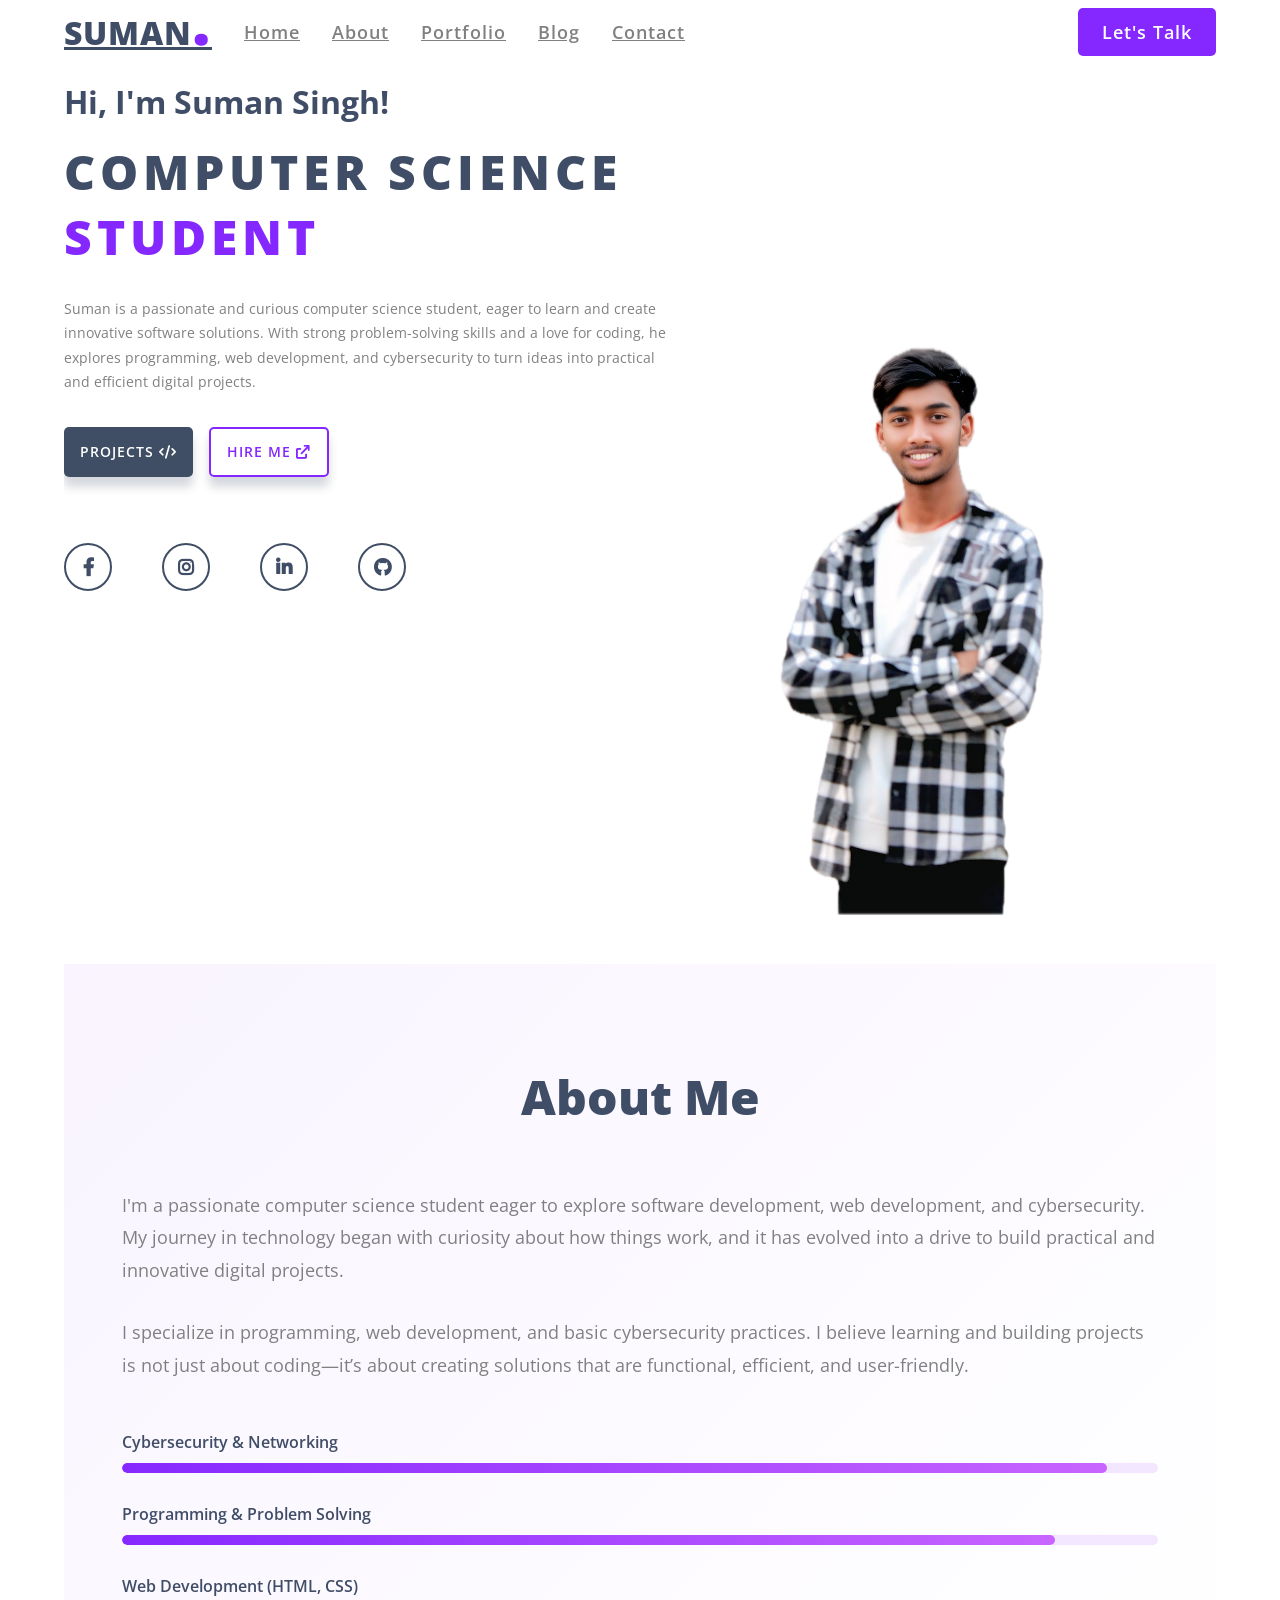
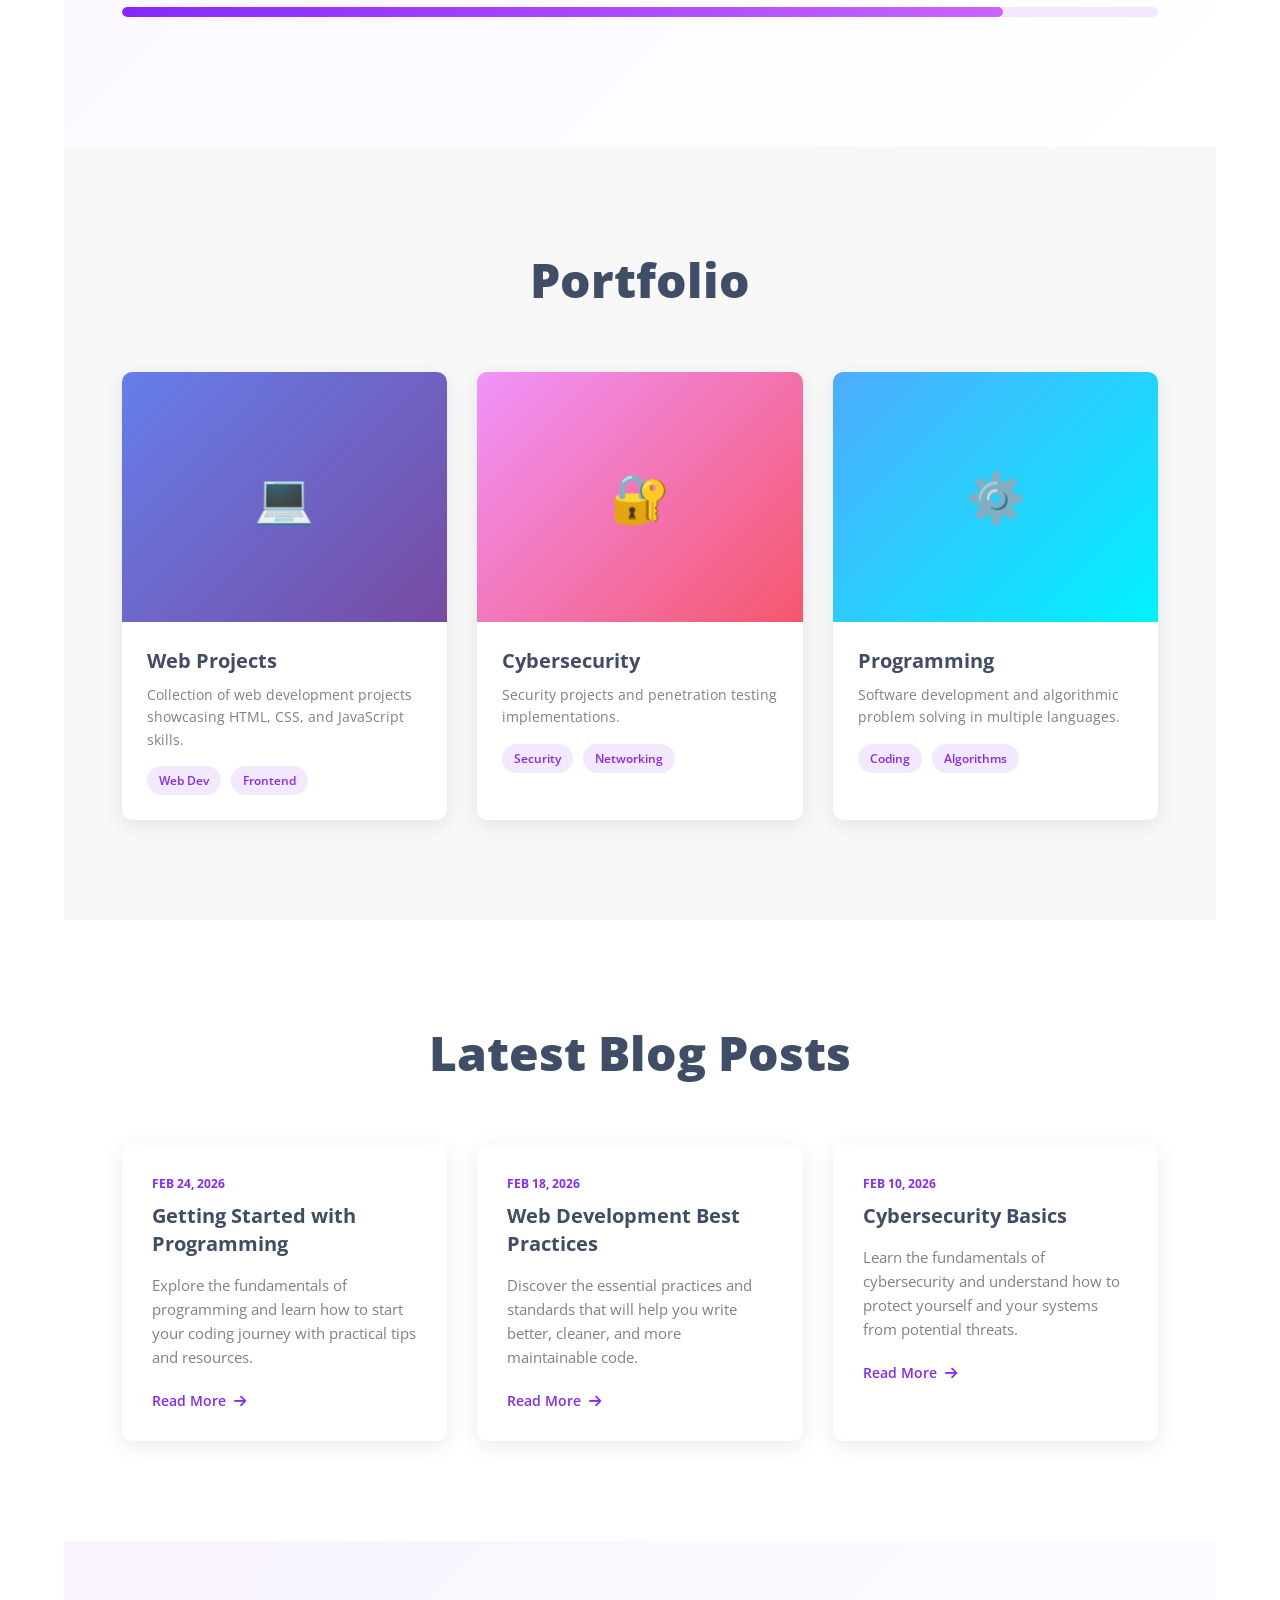
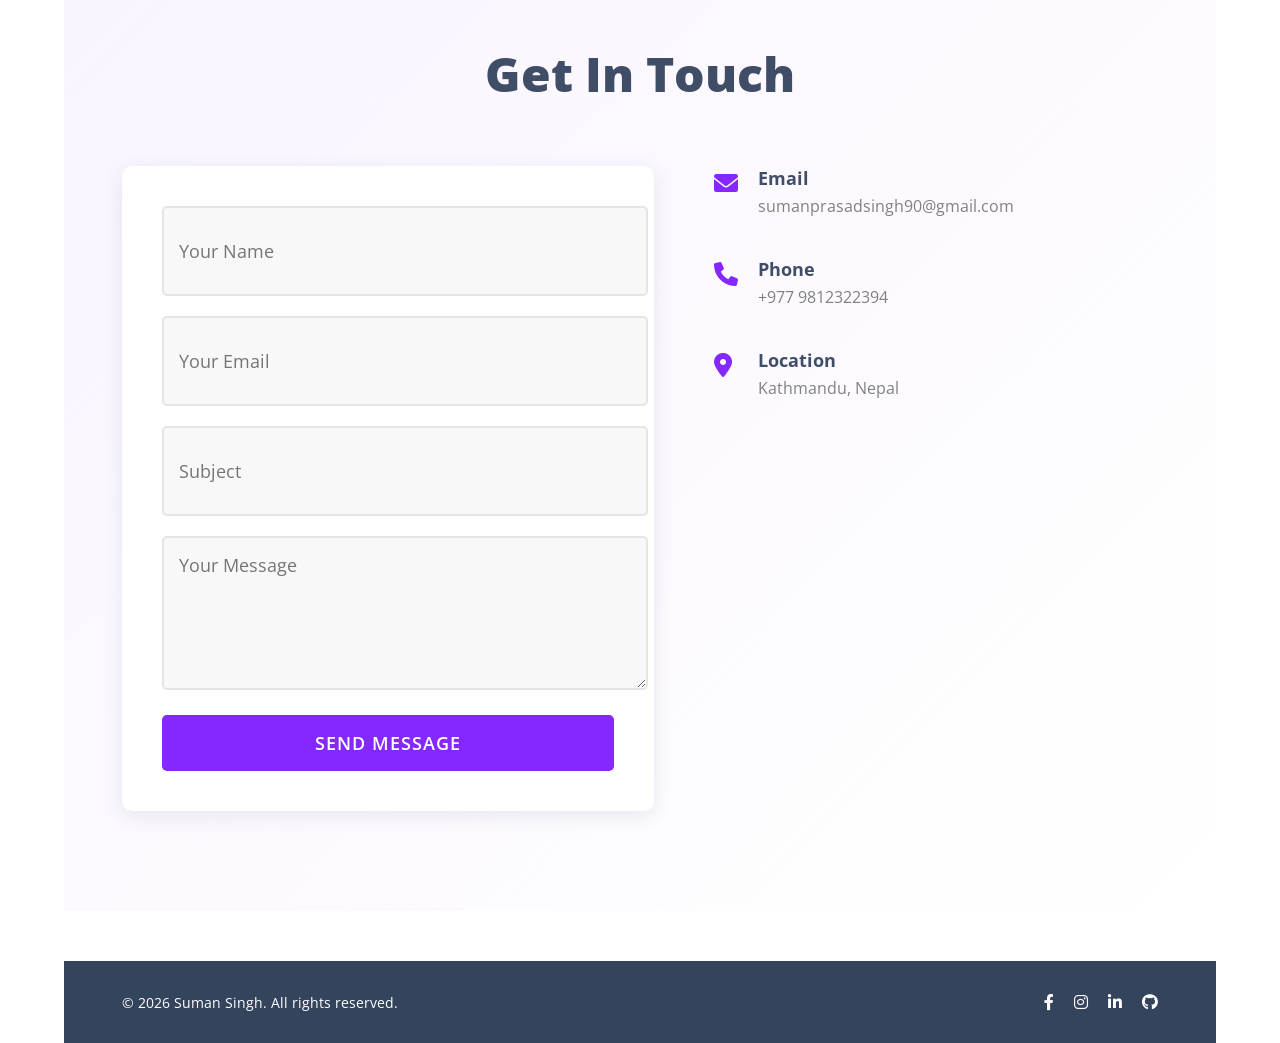
==== commit 5adb034f: "Add files via upload" ====
--- a/index.html
+++ b/index.html
@@ -57,7 +57,7 @@
 
       <div class="right">
         <div class="img-wrap">
-          <img class="hero-img " src="pro-pic.png">
+          <img class="hero-img" src="pro-pic.png" alt="Suman Singh">
         </div>
       </div>
 
--- a/styles.css
+++ b/styles.css
@@ -937,7 +937,11 @@
   }
 
   .hero-img {
-    display: none;
+    display: block;
+    width: 80%;
+    position: static;
+    bottom: auto;
+    right: auto;
   }
 
   .social-section {
@@ -1024,7 +1028,19 @@
   }
 
   .right {
-    display: none;
+    display: block;
+  }
+
+  .img-wrap {
+    height: auto;
+    width: 100%;
+  }
+
+  .hero-img {
+    width: 80%;
+    position: static;
+    bottom: auto;
+    right: auto;
   }
 
   .portfolio-grid {
@@ -1086,7 +1102,19 @@
   }
 
   .right {
-    display: none;
+    display: block;
+  }
+
+  .img-wrap {
+    height: auto;
+    width: 100%;
+  }
+
+  .hero-img {
+    width: 80%;
+    position: static;
+    bottom: auto;
+    right: auto;
   }
 
   .portfolio-grid {
@@ -1154,7 +1182,19 @@
   }
 
   .right {
-    display: none;
+    display: block;
+  }
+
+  .img-wrap {
+    height: auto;
+    width: 100%;
+  }
+
+  .hero-img {
+    width: 80%;
+    position: static;
+    bottom: auto;
+    right: auto;
   }
 
   .portfolio-grid {
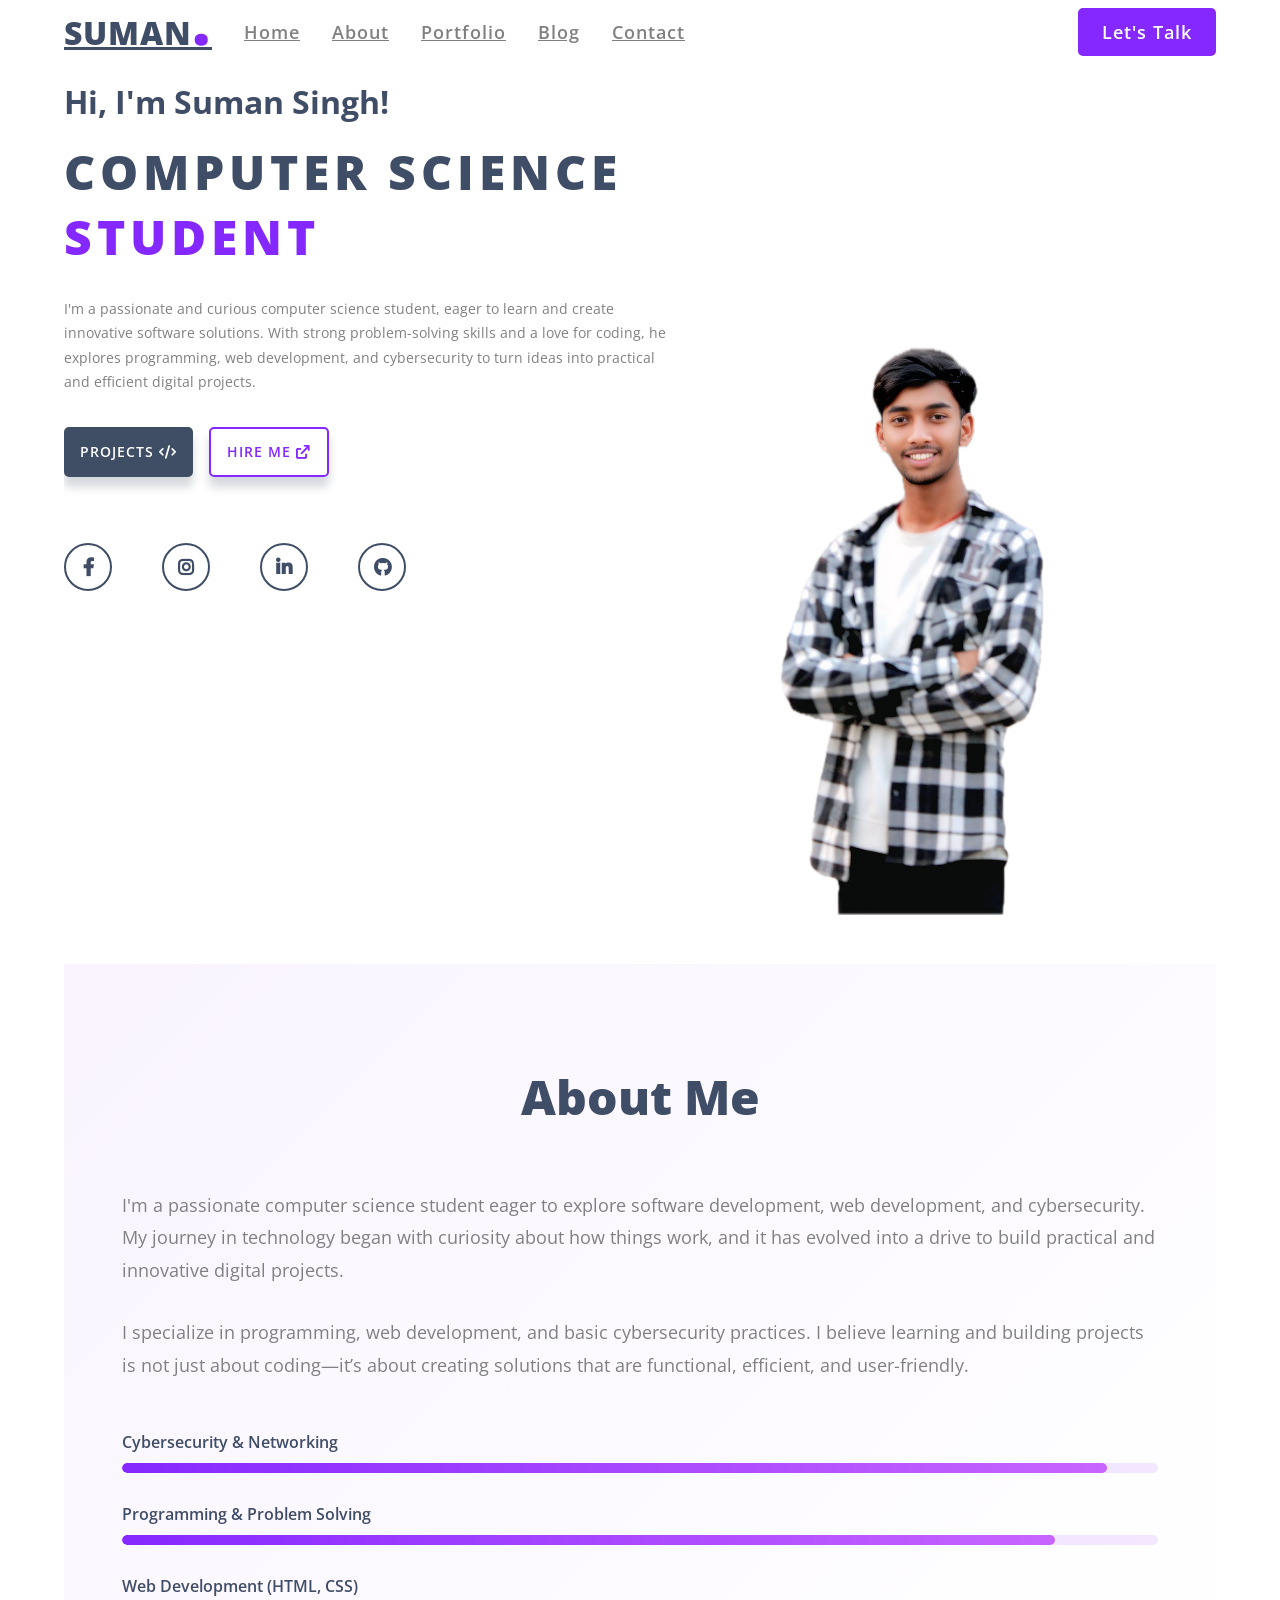
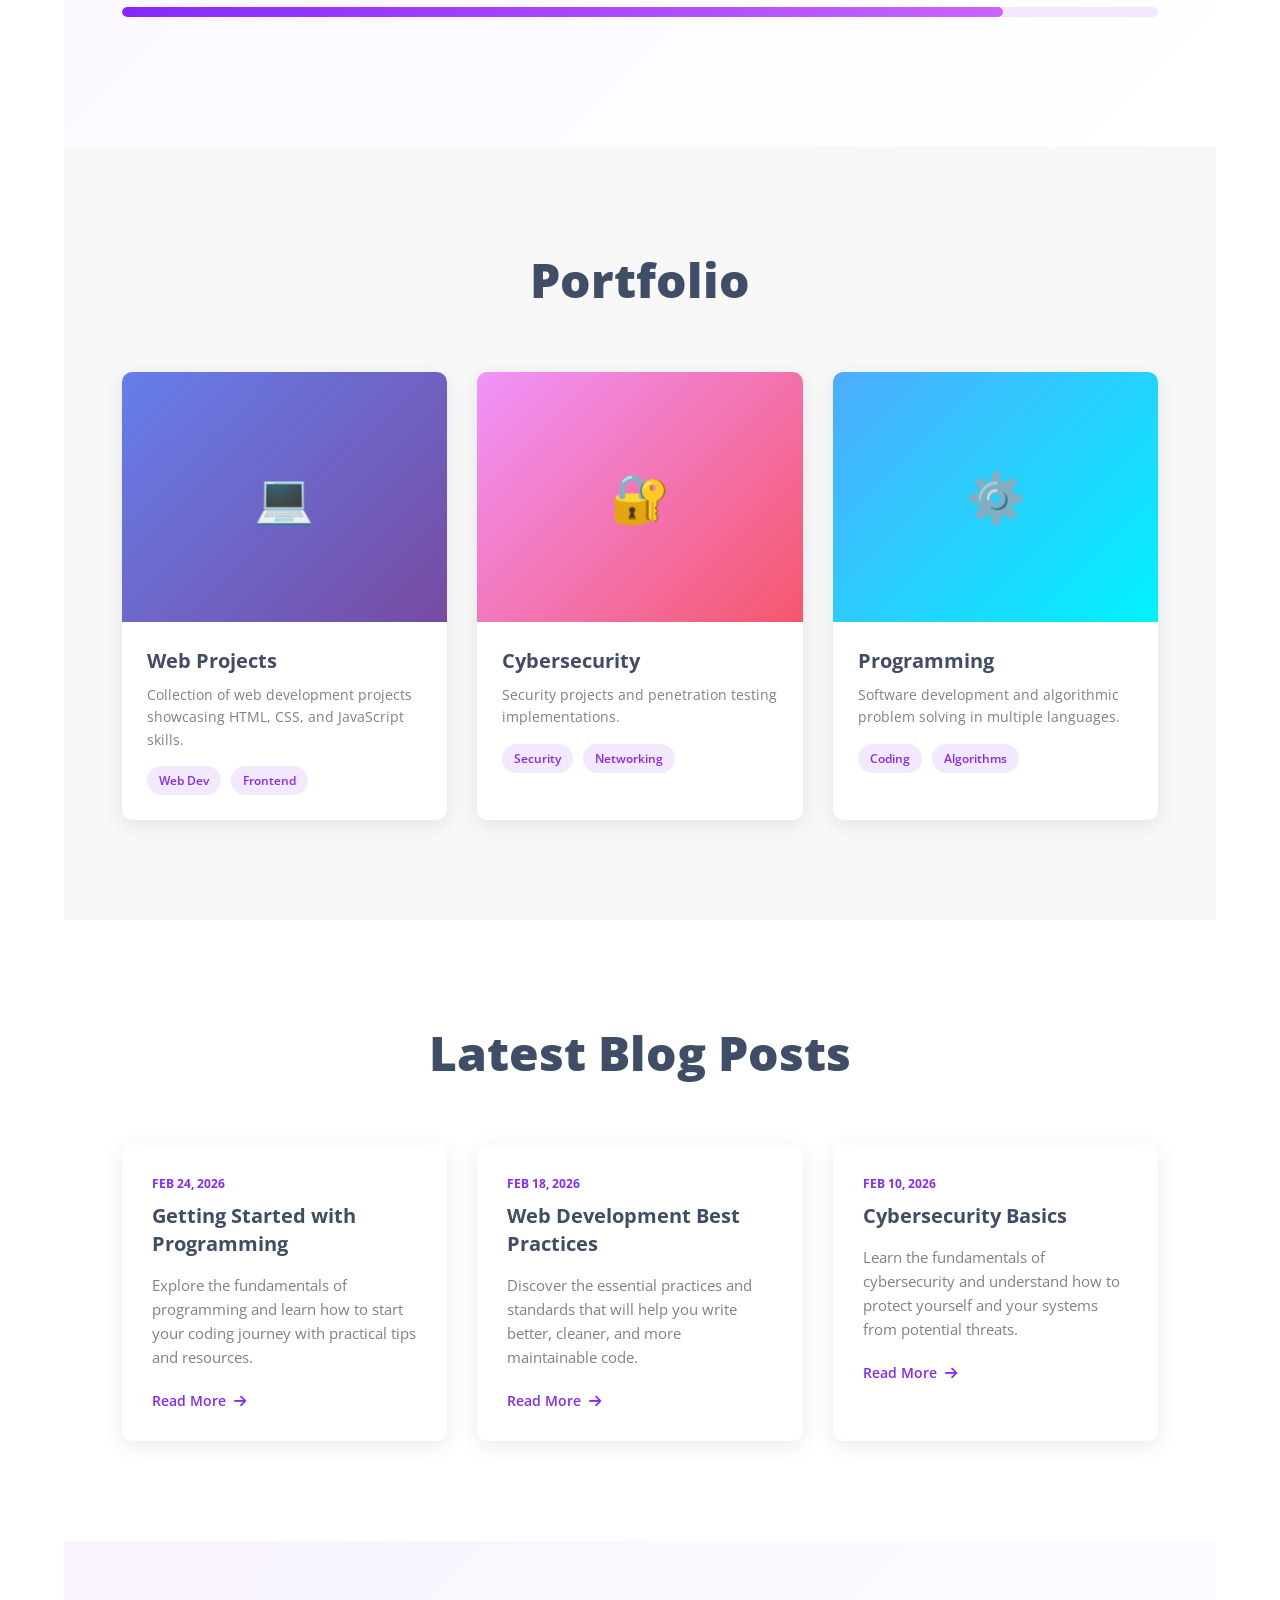
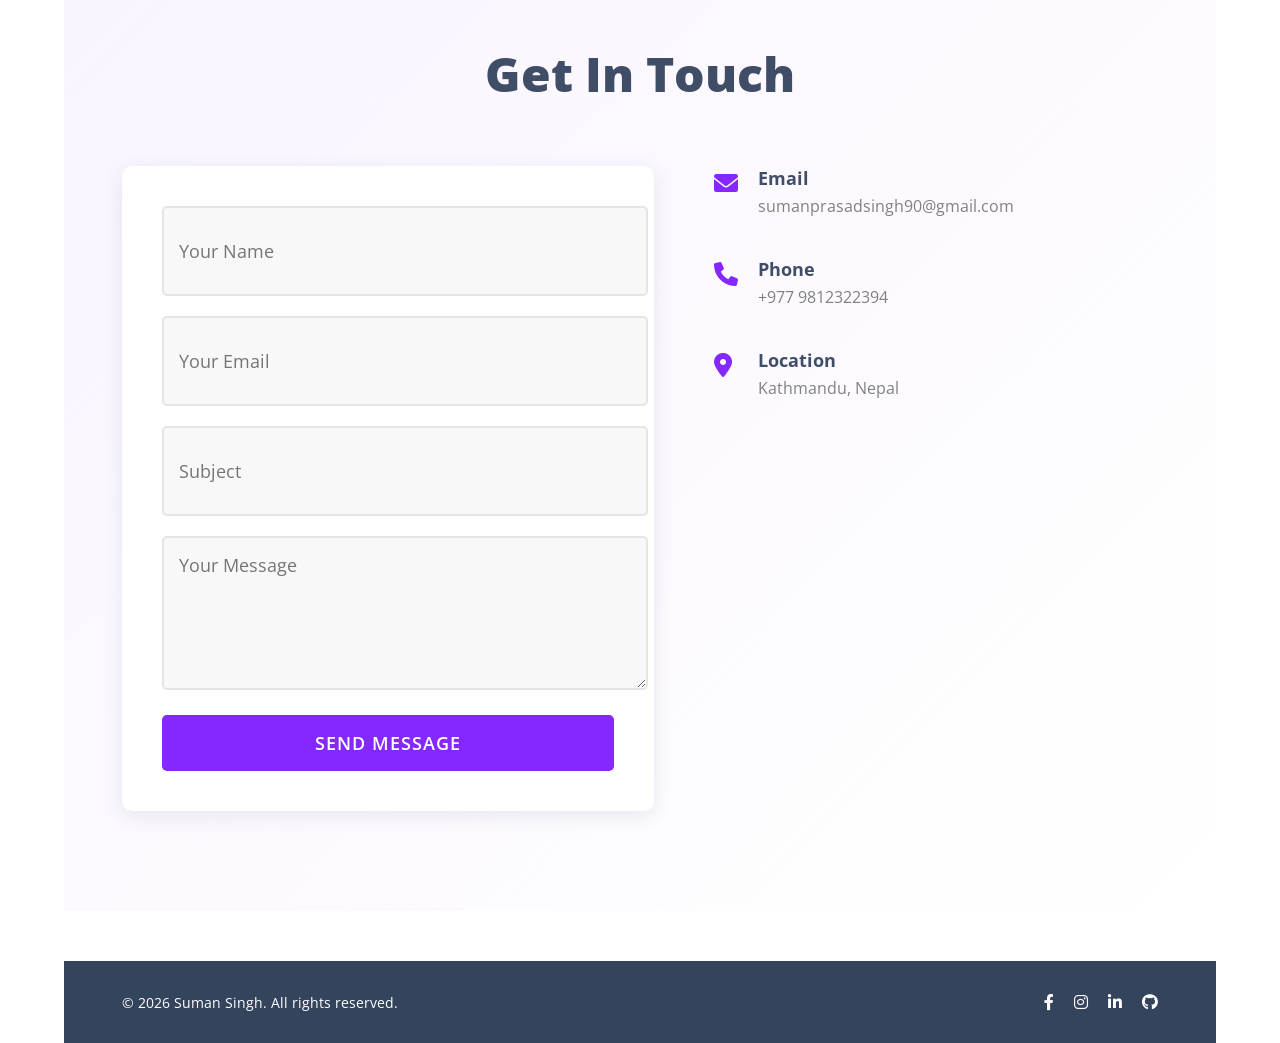
==== commit a4fa8867: "Update introduction text in index.html" ====
--- a/index.html
+++ b/index.html
@@ -38,7 +38,7 @@
         <h3>Hi, I'm Suman Singh!</h3>
         <h1> Computer Science <span>Student</span></h1>
         <p>
-           Suman is a passionate and curious computer science student, eager to learn and create innovative software solutions. With strong problem-solving skills and a love for coding, he explores programming, web development, and cybersecurity to turn ideas into practical and efficient digital projects.        </p>
+           I'm a passionate and curious computer science student, eager to learn and create innovative software solutions. With strong problem-solving skills and a love for coding, he explores programming, web development, and cybersecurity to turn ideas into practical and efficient digital projects.        </p>
         <div class="cta-section">
           <button class="cta-1">Projects
             <i class="fa-solid fa-code"></i>
@@ -242,4 +242,4 @@
   <script src="script.js"></script>
 </body>
 
-</html>+</html>
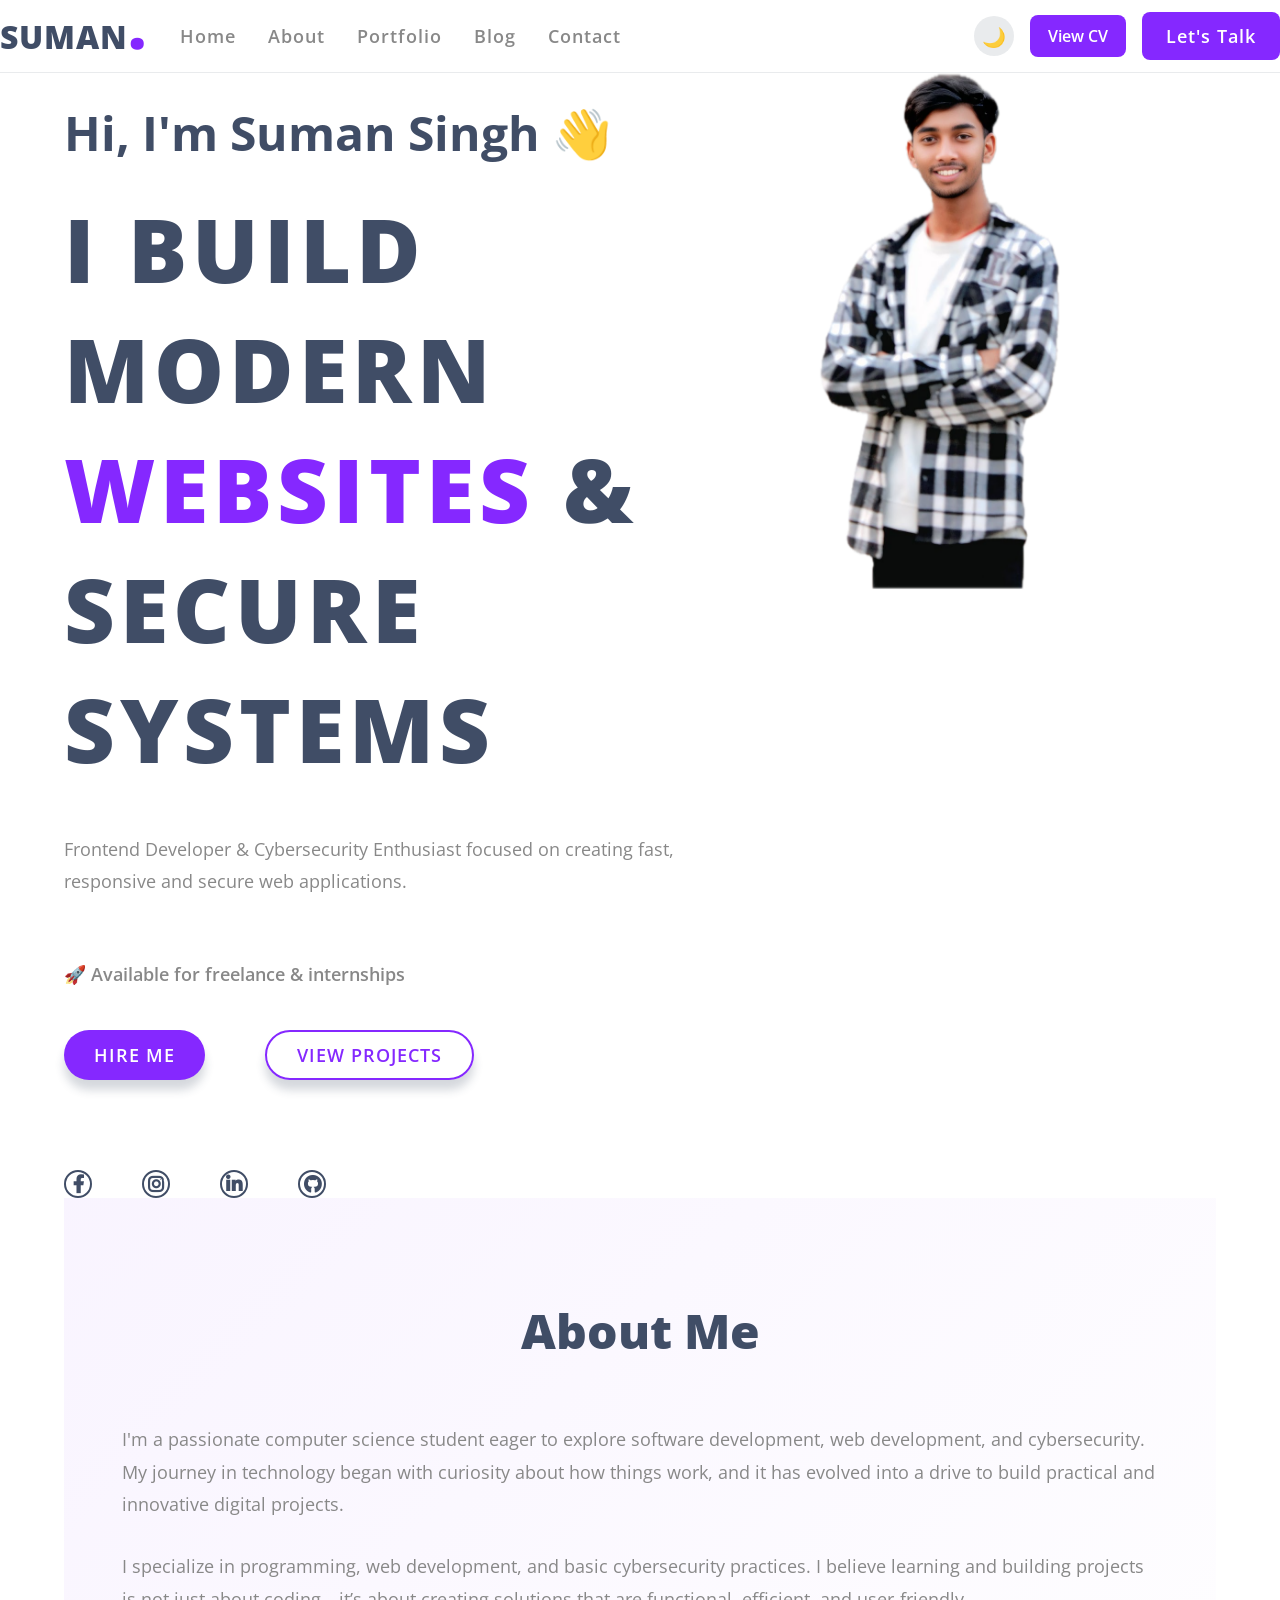
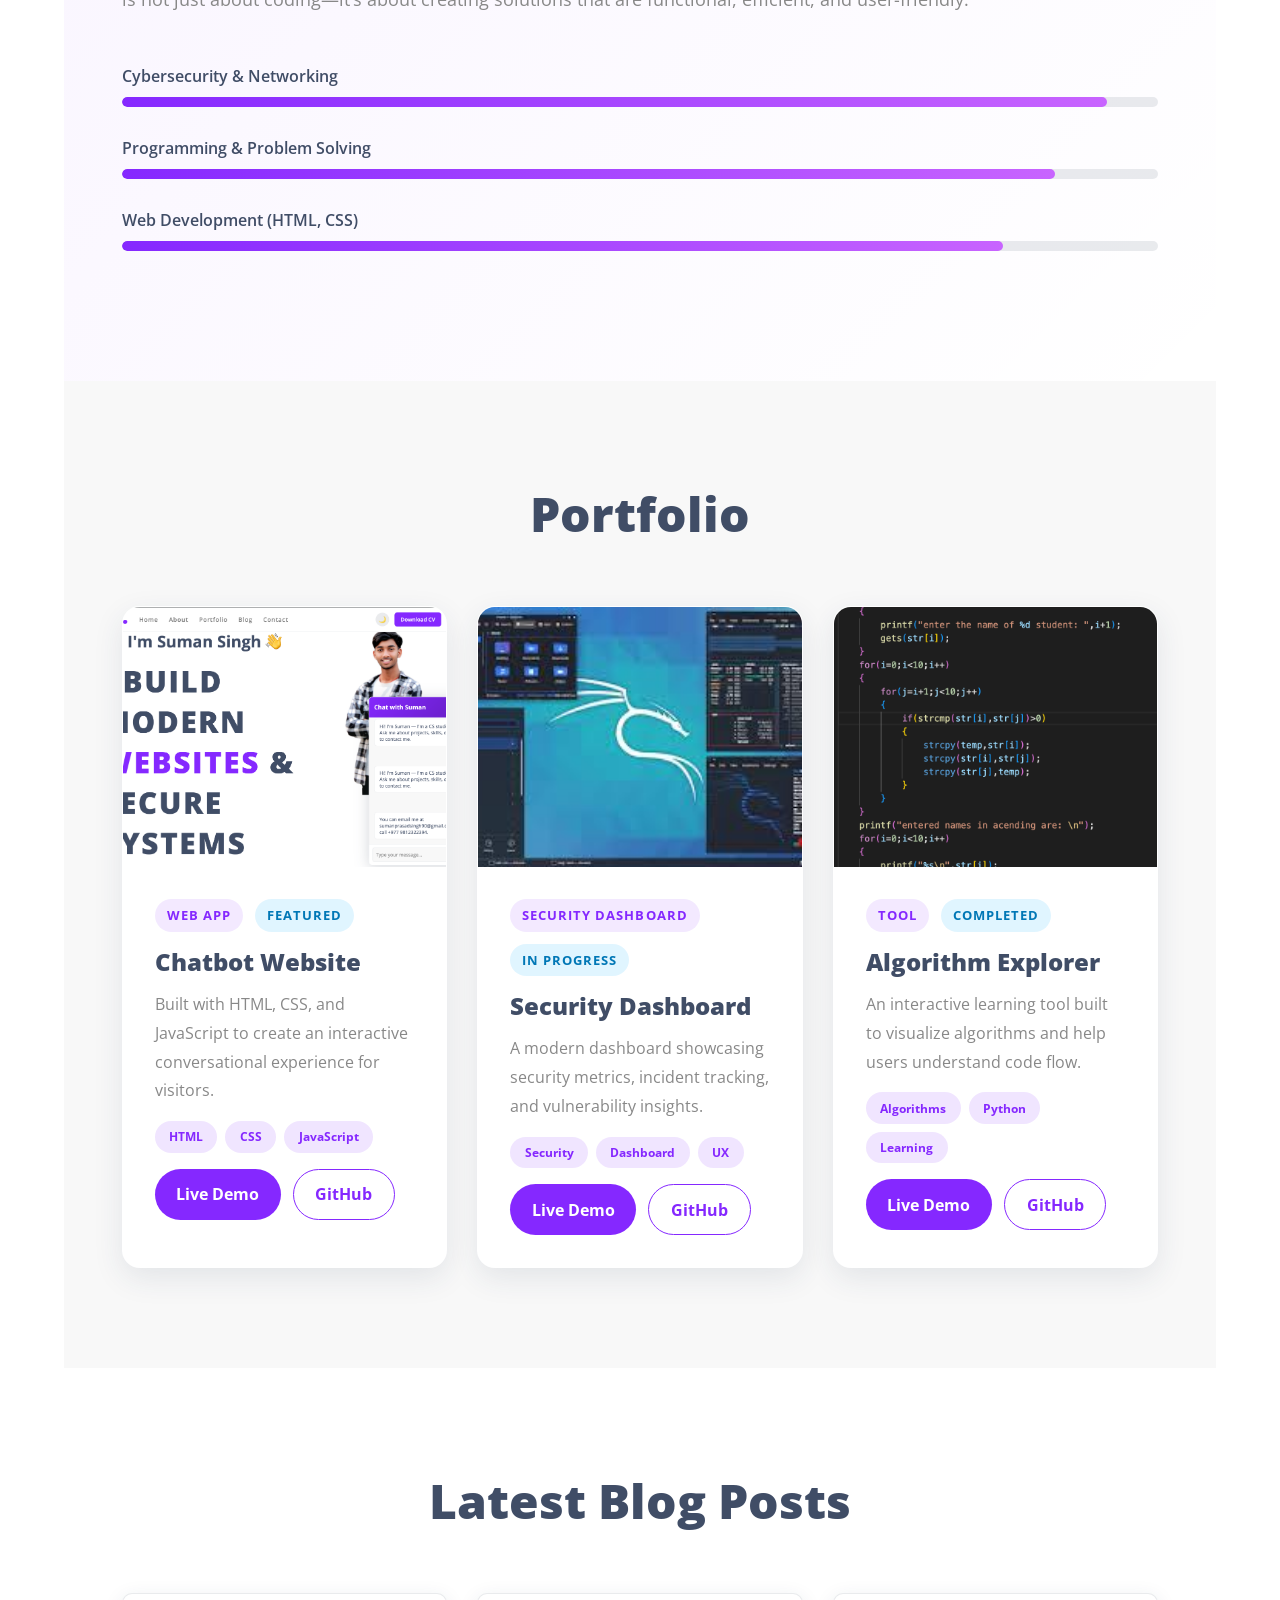
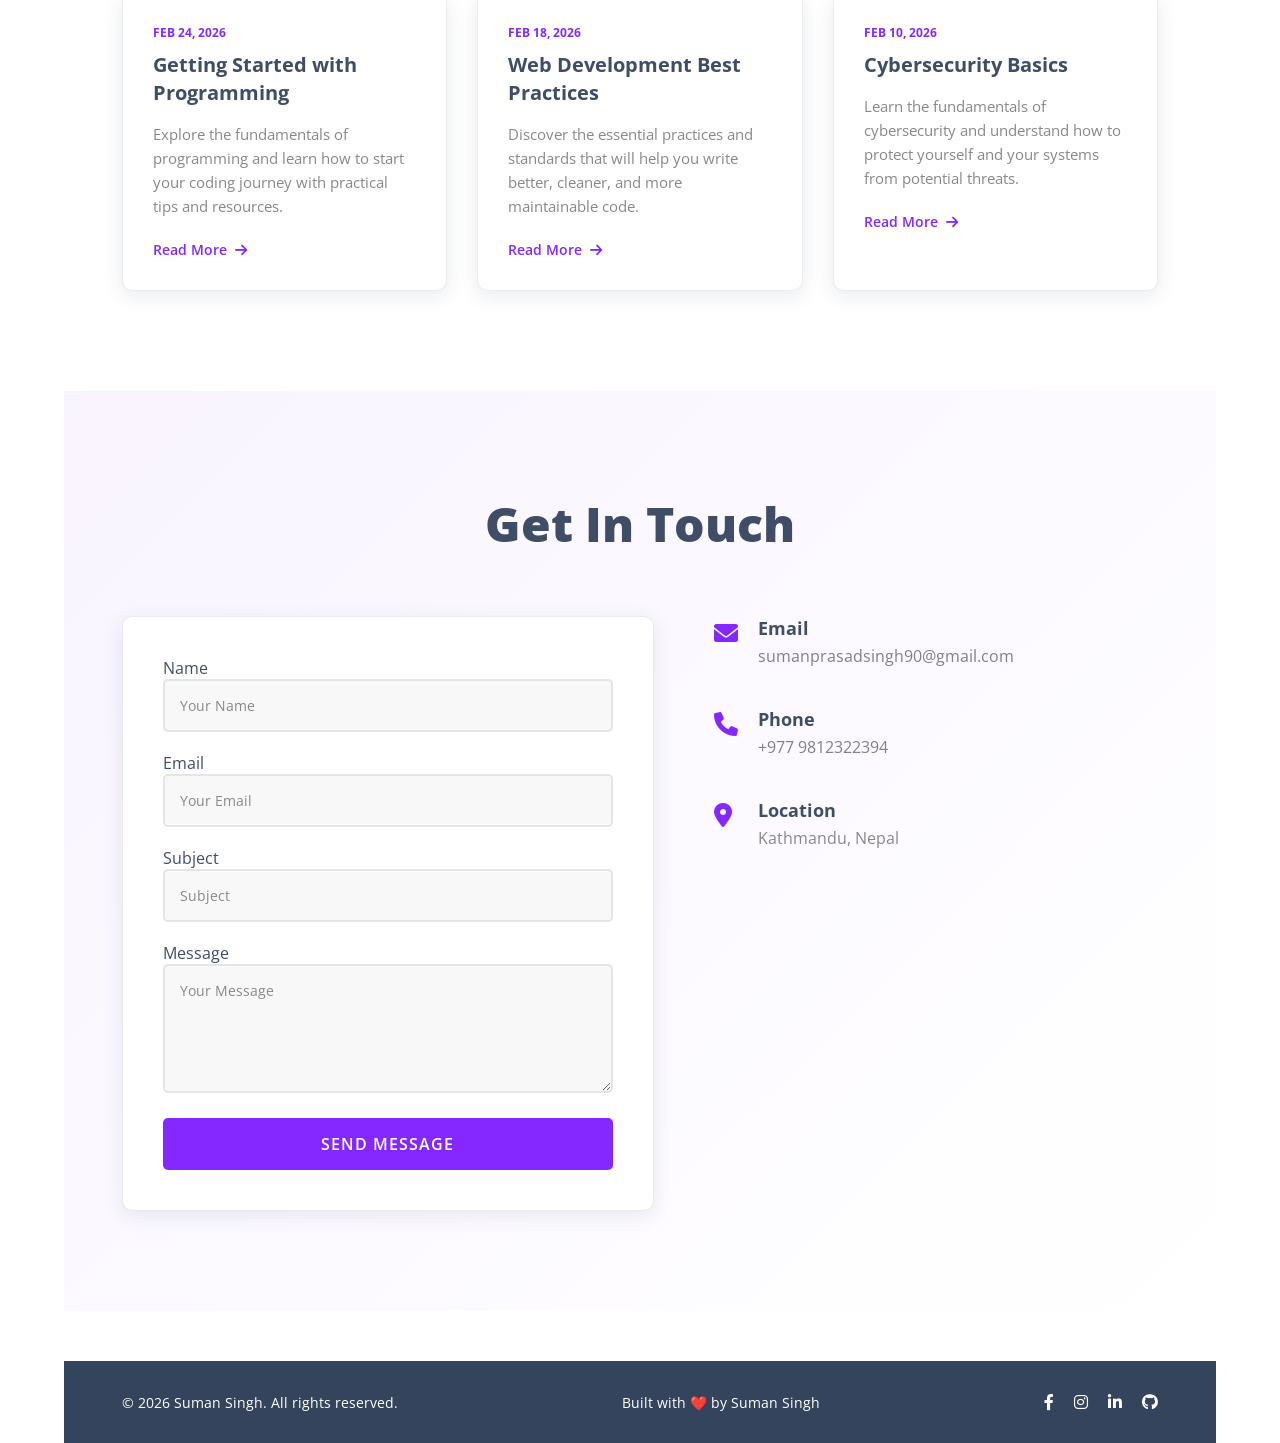
==== commit a49631b5: "Add files via upload" ====
--- a/index.html
+++ b/index.html
@@ -4,6 +4,9 @@
 <head>
   <meta charset="UTF-8">
   <meta name="viewport" content="width=device-width, initial-scale=1.0">
+  <meta name="description" content="Suman Singh - Web Developer Portfolio">
+  <meta name="keywords" content="web developer, portfolio, Nepal, frontend developer">
+  <meta name="author" content="Suman Singh">
   <title>Suman</title>
 
   <!-- icons -->
@@ -15,10 +18,11 @@
 </head>
 
 <body>
+  <div id="loader">Loading...</div>
   <section id="hero">
     <header>
       <a href="#hero" class="header-logo">Suman<span>.</span></a>
-      <button class="mobile-menu-btn" id="mobileMenuBtn">
+      <button class="mobile-menu-btn" id="mobileMenuBtn" aria-label="Open navigation menu" aria-controls="navMenu" aria-expanded="false">
         <span></span>
         <span></span>
         <span></span>
@@ -30,34 +34,34 @@
         <a href="#blog" class="nav-item">Blog</a>
         <a href="#contact" class="nav-item">Contact</a>
       </nav>
-      <button class="header-btn">Let's Talk</button>
+      <div class="header-controls">
+        <button class="theme-toggle" id="themeToggle" type="button" aria-label="Toggle dark and light mode">🌙</button>
+        <a href="resume.html" class="cv-btn" target="_blank" >View CV</a>
+        <button id="talkBtn" class="header-btn">Let's Talk</button>
+      </div>
     </header>
 
     <div class="content">
-      <div class="left">
-        <h3>Hi, I'm Suman Singh!</h3>
-        <h1> Computer Science <span>Student</span></h1>
-        <p>
-           I'm a passionate and curious computer science student, eager to learn and create innovative software solutions. With strong problem-solving skills and a love for coding, he explores programming, web development, and cybersecurity to turn ideas into practical and efficient digital projects.        </p>
+      <div class="left fade-in">
+        <h3>Hi, I'm Suman Singh 👋</h3>
+        <h1>I build modern <span>websites</span> & secure systems</h1>
+        <p>Frontend Developer & Cybersecurity Enthusiast focused on creating fast, responsive and secure web applications.</p>
+        <p class="hero-highlight">🚀 Available for freelance & internships</p>
         <div class="cta-section">
-          <button class="cta-1">Projects
-            <i class="fa-solid fa-code"></i>
-          </button>
-          <button class="cta-2">Hire me
-            <i class="fa-solid fa-arrow-up-right-from-square"></i>
-          </button>
+          <button type="button" class="cta-main">Hire Me</button>
+          <button type="button" class="cta-secondary">View Projects</button>
         </div>
         <div class="social-section">
-          <a href="https://www.facebook.com/5uman" target="_blank"><i class="fa-brands fa-facebook-f"></i></a>
-          <a href="https://www.instagram.com/5uman____/" target="_blank"><i class="fa-brands fa-instagram"></i></a>
-          <a href="https://www.linkedin.com/in/suman-singh-86ab4b3b0/" target="_blank"><i class="fa-brands fa-linkedin-in"></i></a>
-          <a href="https://github.com/5uman" target="_blank"><i class="fa-brands fa-github"></i></a>
+          <a href="https://www.facebook.com/5uman" target="_blank" rel="noopener noreferrer"><i class="fa-brands fa-facebook-f"></i></a>
+          <a href="https://www.instagram.com/5uman____/" target="_blank" rel="noopener noreferrer"><i class="fa-brands fa-instagram"></i></a>
+          <a href="https://www.linkedin.com/in/suman-singh-86ab4b3b0/" target="_blank" rel="noopener noreferrer"><i class="fa-brands fa-linkedin-in"></i></a>
+          <a href="https://github.com/5uman" target="_blank" rel="noopener noreferrer"><i class="fa-brands fa-github"></i></a>
         </div>
       </div>
 
       <div class="right">
         <div class="img-wrap">
-          <img class="hero-img" src="pro-pic.png" alt="Suman Singh">
+          <img class="hero-img" src="pro-pic.png" alt="Suman Singh" loading="lazy">
         </div>
       </div>
 
@@ -102,48 +106,75 @@
   <section id="portfolio">
     <div class="container">
       <h2>Portfolio</h2>
-      <div class="portfolio-grid">
-        <div class="portfolio-card">
+      <div id="portfolioGrid" class="portfolio-grid">
+        <article class="portfolio-card fade-in">
           <div class="portfolio-img">
-            <div class="placeholder-img" style="background: linear-gradient(135deg, #667eea 0%, #764ba2 100%);">💻</div>
+            <img src="project1.png" alt="Chatbot Website" loading="lazy">
           </div>
           <div class="portfolio-info">
-            <h3>Web Projects</h3>
-            <p>Collection of web development projects showcasing HTML, CSS, and JavaScript skills.</p>
+            <div class="project-meta">
+              <span class="project-type">Web App</span>
+              <span class="project-status">Featured</span>
+            </div>
+            <h3>Chatbot Website</h3>
+            <p>Built with HTML, CSS, and JavaScript to create an interactive conversational experience for visitors.</p>
             <div class="portfolio-tags">
-              <span>Web Dev</span>
-              <span>Frontend</span>
-            </div>
-          </div>
-        </div>
-
-        <div class="portfolio-card">
+              <span>HTML</span>
+              <span>CSS</span>
+              <span>JavaScript</span>
+            </div>
+            <div class="project-links">
+              <a href="#portfolio" class="link-btn">Live Demo</a>
+              <a href="https://github.com/5uman" target="_blank" rel="noopener noreferrer" class="link-btn secondary">GitHub</a>
+            </div>
+          </div>
+        </article>
+
+        <article class="portfolio-card fade-in">
           <div class="portfolio-img">
-            <div class="placeholder-img" style="background: linear-gradient(135deg, #f093fb 0%, #f5576c 100%);">🔐</div>
+            <img src="project2.png" alt="Security Dashboard" loading="lazy">
           </div>
           <div class="portfolio-info">
-            <h3>Cybersecurity</h3>
-            <p>Security projects and penetration testing implementations.</p>
+            <div class="project-meta">
+              <span class="project-type">Security Dashboard</span>
+              <span class="project-status">In Progress</span>
+            </div>
+            <h3>Security Dashboard</h3>
+            <p>A modern dashboard showcasing security metrics, incident tracking, and vulnerability insights.</p>
             <div class="portfolio-tags">
               <span>Security</span>
-              <span>Networking</span>
-            </div>
-          </div>
-        </div>
-
-        <div class="portfolio-card">
+              <span>Dashboard</span>
+              <span>UX</span>
+            </div>
+            <div class="project-links">
+              <a href="#portfolio" class="link-btn">Live Demo</a>
+              <a href="https://github.com/5uman" target="_blank" rel="noopener noreferrer" class="link-btn secondary">GitHub</a>
+            </div>
+          </div>
+        </article>
+
+        <article class="portfolio-card fade-in">
           <div class="portfolio-img">
-            <div class="placeholder-img" style="background: linear-gradient(135deg, #4facfe 0%, #00f2fe 100%);">⚙️</div>
+            <img src="project3.png" alt="Algorithm Explorer" loading="lazy">
           </div>
           <div class="portfolio-info">
-            <h3>Programming</h3>
-            <p>Software development and algorithmic problem solving in multiple languages.</p>
+            <div class="project-meta">
+              <span class="project-type">Tool</span>
+              <span class="project-status">Completed</span>
+            </div>
+            <h3>Algorithm Explorer</h3>
+            <p>An interactive learning tool built to visualize algorithms and help users understand code flow.</p>
             <div class="portfolio-tags">
-              <span>Coding</span>
               <span>Algorithms</span>
-            </div>
-          </div>
-        </div>
+              <span>Python</span>
+              <span>Learning</span>
+            </div>
+            <div class="project-links">
+              <a href="#contact" class="link-btn">Live Demo</a>
+              <a href="https://github.com/5uman" target="_blank" rel="noopener noreferrer" class="link-btn secondary">GitHub</a>
+            </div>
+          </div>
+        </article>
       </div>
     </div>
   </section>
@@ -183,18 +214,23 @@
       <h2>Get In Touch</h2>
       <div class="contact-content">
         <div class="contact-form-wrapper">
-          <form class="contact-form" id="contactForm">
-            <div class="form-group">
-              <input type="text" placeholder="Your Name" required>
-            </div>
-            <div class="form-group">
-              <input type="email" placeholder="Your Email" required>
-            </div>
-            <div class="form-group">
-              <input type="text" placeholder="Subject" required>
-            </div>
-            <div class="form-group">
-              <textarea placeholder="Your Message" rows="5" required></textarea>
+          <form class="contact-form" id="contactForm" action="https://formspree.io/f/mbdqroao" method="POST">
+            <input type="hidden" name="_subject" value="New portfolio message" />
+            <div class="form-group">
+              <label for="contact-name">Name</label>
+              <input id="contact-name" name="name" type="text" placeholder="Your Name" required>
+            </div>
+            <div class="form-group">
+              <label for="contact-email">Email</label>
+              <input id="contact-email" name="email" type="email" placeholder="Your Email" required>
+            </div>
+            <div class="form-group">
+              <label for="contact-subject">Subject</label>
+              <input id="contact-subject" name="subject" type="text" placeholder="Subject" required>
+            </div>
+            <div class="form-group">
+              <label for="contact-message">Message</label>
+              <textarea id="contact-message" name="message" placeholder="Your Message" rows="5" required></textarea>
             </div>
             <button type="submit" class="submit-btn">Send Message</button>
           </form>
@@ -230,6 +266,7 @@
   <footer>
     <div class="footer-content">
       <p>&copy; 2026 Suman Singh. All rights reserved.</p>
+      <p>Built with ❤️ by Suman Singh</p>
       <div class="footer-social">
         <a href="https://www.facebook.com/5uman" target="_blank"><i class="fa-brands fa-facebook-f"></i></a>
         <a href="https://www.instagram.com/5uman____/" target="_blank"><i class="fa-brands fa-instagram"></i></a>
@@ -242,4 +279,4 @@
   <script src="script.js"></script>
 </body>
 
-</html>
+</html>
--- a/styles.css
+++ b/styles.css
@@ -1,31 +1,135 @@
 @import url('https://fonts.googleapis.com/css2?family=Open+Sans:ital,wght@0,300..800;1,300..800&display=swap');
+
+/* CSS Variables for Light & Dark Mode */
+:root {
+  --bg-primary: #ffffff;
+  --bg-secondary: #f8f8f8;
+  --text-primary: rgba(43, 58, 85, 0.9);
+  --text-secondary: #888;
+  --accent-primary: rgb(133, 40, 255);
+  --accent-hover: rgb(96, 28, 184);
+  --border-light: rgba(43, 58, 85, 0.1);
+  --shadow-light: rgba(43, 58, 85, 0.1);
+  --shadow-dark: rgba(43, 58, 85, 0.2);
+  --header-bg: transparent;
+}
+
+#loader {
+  position: fixed;
+  top: 0;
+  left: 0;
+  width: 100%;
+  height: 100%;
+  background: white;
+  display: flex;
+  align-items: center;
+  justify-content: center;
+  z-index: 9999;
+  font-size: 1.25rem;
+  color: var(--text-primary);
+  opacity: 1;
+  transition: opacity 0.3s ease;
+}
+
+#loader::after {
+  content: '';
+  width: 48px;
+  height: 48px;
+  border: 5px solid rgba(133, 40, 255, 0.2);
+  border-top-color: rgb(133, 40, 255);
+  border-radius: 50%;
+  animation: spinner 0.8s linear infinite;
+  position: absolute;
+}
+
+@keyframes spinner {
+  to { transform: rotate(360deg); }
+}
+
+.hero-highlight {
+  color: var(--accent-primary);
+  font-weight: 600;
+  margin-top: 10px;
+}
+
+html.dark-mode,
+body.dark {
+  --bg-primary: #111;
+  --bg-secondary: #1a1a1a;
+  --text-primary: #ffffff;
+  --text-secondary: #cccccc;
+  --accent-primary: rgb(170, 100, 255);
+  --accent-hover: rgb(200, 130, 255);
+  --border-light: rgba(255, 255, 255, 0.1);
+  --shadow-light: rgba(0, 0, 0, 0.3);
+  --shadow-dark: rgba(0, 0, 0, 0.5);
+  --header-bg: rgba(26, 26, 26, 0.95);
+}
+
+body.dark header {
+  background: #111;
+  box-shadow: 0 5px 20px rgba(0, 0, 0, 0.4);
+}
+
+header,
+header a,
+header h1,
+header h2,
+header h3 {
+  color: var(--text-primary);
+}
 
 * {
   padding: 0;
   margin: 0;
-  outline: none;
   border: none;
+  box-sizing: border-box;
   font-family: "Open Sans", sans-serif;
   scroll-behavior: smooth;
 }
 
+button:focus,
+a:focus,
+input:focus,
+textarea:focus {
+  outline: 2px solid var(--accent-primary);
+  outline-offset: 3px;
+}
+
 body {
-  padding: 0 5%;
-}
+  padding: 80px 5% 0;
+  background: var(--bg-primary);
+  color: var(--text-primary);
+  transition: background 0.3s, color 0.3s;
+}
+
 #hero {
-  height: 100vh;
-  overflow: hidden;
-}
+  min-height: 100vh;
+}
+
 header {
   display: flex;
   align-items: center;
+  justify-content: space-between;
   gap: 0;
+  padding: 0.75rem 0;
   animation: topIn 1.4s ease-in-out forwards;
   opacity: 0;
   animation-delay: 0.2s;
-  position: relative;
+  position: fixed;
+  top: 0;
+  left: 0;
+  width: 100%;
   z-index: 1000;
-  width: 100%;
+  background: white;
+  backdrop-filter: blur(10px);
+  border-bottom: 1px solid var(--border-light);
+  transition: all 0.3s ease;
+}
+
+header.scrolled {
+  box-shadow: 0 5px 20px rgba(0, 0, 0, 0.1);
+  backdrop-filter: blur(10px);
 }
 
 .mobile-menu-btn {
@@ -41,7 +145,7 @@
 .mobile-menu-btn span {
   width: 1.5rem;
   height: 0.2rem;
-  background-color: rgba(43, 58, 85, 0.9);
+  background-color: var(--text-primary);
   transition: all 0.3s ease;
   border-radius: 0.1rem;
 }
@@ -57,21 +161,25 @@
 .mobile-menu-btn.active span:nth-child(3) {
   transform: rotate(-45deg) translate(0.45rem, -0.65rem);
 }
+
 .header-logo {
   font-size: clamp(1.5rem, 2.5vw, 2rem);
   font-weight: 800;
   letter-spacing: 1px;
   text-transform: uppercase;
-  color: rgba(43, 58, 85, 0.9);
+  color: var(--text-primary);
   white-space: nowrap;
   margin-right: 2rem;
   flex-shrink: 0;
-}
+  text-decoration: none;
+}
+
 .header-logo span {
   font-size: clamp(3rem, 5vw, 4.5rem);
-  color: rgb(133, 40, 255);
+  color: var(--accent-primary);
   line-height: 0.2;
 }
+
 .nav-menu {
   flex: 1;
   display: flex;
@@ -79,53 +187,106 @@
   gap: 2rem;
   padding: 1.25rem 0;
 }
+
 .nav-item {
   font-size: clamp(0.9rem, 2vw, 1.125rem);
   font-weight: 600;
   letter-spacing: 1px;
-  color: grey;
+  color: var(--text-secondary);
   transition: 0.3s;
   cursor: pointer;
   text-transform: capitalize;
   white-space: nowrap;
-}
+  text-decoration: none;
+}
+
 .nav-item:hover {
-  color: rgb(133, 40, 255);
-}
+  color: var(--accent-primary);
+}
+
+.header-controls {
+  display: flex;
+  gap: 1rem;
+  align-items: center;
+  flex-shrink: 0;
+}
+
+.theme-toggle {
+  background: var(--border-light);
+  color: var(--text-primary);
+  border: none;
+  width: 2.5rem;
+  height: 2.5rem;
+  border-radius: 50%;
+  cursor: pointer;
+  display: flex;
+  align-items: center;
+  justify-content: center;
+  font-size: 1.2rem;
+  transition: all 0.3s;
+}
+
+.theme-toggle:hover {
+  background: var(--accent-primary);
+  color: white;
+  transform: scale(1.1);
+}
+
 .header-btn {
   font-size: clamp(0.875rem, 2vw, 1.125rem);
   font-weight: 600;
   letter-spacing: 1px;
-  background-color: rgb(133, 40, 255);
+  background-color: var(--accent-primary);
   color: white;
   height: 3rem;
   padding: 0 1.5rem;
-  border-radius: 5px;
+  border-radius: 8px;
   cursor: pointer;
-  transition: 0.3s;
+  transition: transform 0.3s ease, background-color 0.3s ease;
+  text-decoration: none;
+  display: inline-flex;
+  align-items: center;
+  justify-content: center;
   white-space: nowrap;
   flex-shrink: 0;
 }
-.header-btn:hover {
-  background-color: rgb(96, 28, 184);
+
+.cv-btn {
+  background: var(--accent-primary);
+  color: white;
+  padding: 10px 18px;
+  border-radius: 8px;
+  text-decoration: none;
+  font-weight: 600;
+  transition: 0.3s ease;
+  display: inline-block;
+}
+
+.header-btn:hover,
+.cv-btn:hover {
+  background-color: var(--accent-hover);
+  transform: translateY(-2px);
 }
 
 .content {
   display: grid;
   grid-template-columns: 1.2fr 1fr;
   gap: 2rem;
-}
+  align-items: center;
+}
+
 .left {
   display: flex;
   flex-direction: column;
-  justify-content: center;
+  justify-content: flex-start;
   gap: 2.5rem;
-  height: 90vh;
+  height: auto;
+  padding-top: 20px;
 }
 
 .content h3 {
   font-size: clamp(1.75rem, 6vw, 3rem);
-  color: rgba(43, 58, 85, 0.9);
+  color: var(--text-primary);
   animation: bottomIn 1.4s ease-in-out forwards;
   opacity: 0;
   animation-delay: 0.2s;
@@ -133,7 +294,7 @@
 
 .content h1 {
   font-size: clamp(2.5rem, 10vw, 5.5rem);
-  color: rgba(43, 58, 85, 0.9);
+  color: var(--text-primary);
   text-transform: uppercase;
   font-weight: 800;
   letter-spacing: clamp(2px, 1vw, 5px);
@@ -142,14 +303,15 @@
   opacity: 0;
   animation-delay: 0.3s;
 }
+
 h1 span {
-  color: rgb(133, 40, 255);
+  color: var(--accent-primary);
 }
 
 .content p {
   font-size: clamp(0.9rem, 2.5vw, 1.125rem);
   line-height: 1.8;
-  color: grey;
+  color: var(--text-secondary);
   margin-top: 1.25rem;
   animation: bottomIn 1.4s ease-in-out forwards;
   opacity: 0;
@@ -163,7 +325,8 @@
   flex-wrap: wrap;
 }
 
-.cta-section button {
+.cta-section button,
+.cta-section .cta-secondary {
   font-size: clamp(0.85rem, 2vw, 1.125rem);
   font-weight: 600;
   letter-spacing: 1px;
@@ -172,44 +335,50 @@
   padding: 0 clamp(1rem, 5vw, 1.875rem);
   cursor: pointer;
   transition: 0.3s;
-  border-radius: 5px;
-  box-shadow: 0 10px 10px rgba(43, 58, 85, 0.2);
-  
+  border-radius: 999px;
+  box-shadow: 0 10px 10px var(--shadow-dark);
   animation: bottomIn 1.4s ease-in-out forwards;
   opacity: 0;
   animation-delay: 0.5s;
   min-width: fit-content;
 }
-.cta-1 {
-  background-color: rgba(43, 58, 85, 0.9);
+
+.cta-main {
+  background: var(--accent-primary);
   color: white;
-}
-.cta-2 {
-  background-color: transparent;
-  color: rgb(133, 40, 255);
-  border: 2px solid rgb(133, 40, 255);
-}
-
-.cta-section button:hover {
-  background-color: rgb(133, 40, 255);
+  border: none;
+  transition: transform 0.25s ease, background-color 0.25s ease, color 0.25s ease;
+}
+
+.cta-secondary {
+  background: transparent;
+  color: var(--accent-primary);
+  border: 2px solid var(--accent-primary);
+  transition: transform 0.25s ease, background-color 0.25s ease, color 0.25s ease;
+}
+
+.cta-section button:hover,
+.cta-section .cta-secondary:hover {
+  background-color: var(--accent-primary);
   color: white;
-} 
+  transform: translateY(-3px);
+}
+
 .right {
   position: relative;
 }
 
 .hero-img {
-  width: 110%;
+  max-width: 650px;
+  width: 100%;
+  height: auto;
   position: absolute;
   bottom: 50px;
   right: 0;
   animation: imgIn 1.4s ease-in-out forwards;
   animation-delay: 0.2s;
   opacity: 0;
-}
-
-/* Prevent hero image from intercepting pointer events over the header/nav */
-.hero-img {
+  object-fit: contain;
   pointer-events: none;
   z-index: 0;
 }
@@ -229,7 +398,7 @@
 .social-section i {
   font-size: clamp(1rem, 3vw, 1.125rem);
   font-weight: 600;
-  border: 2px solid rgba(43, 58, 85, 0.9);
+  border: 2px solid var(--text-primary);
   display: flex;
   align-items: center;
   justify-content: center;
@@ -237,52 +406,56 @@
   width: clamp(1.5rem, 4vw, 1.75rem);
   padding: clamp(0.3rem, 1vw, 0.5rem);
   border-radius: 25px;
-  color: rgba(43, 58, 85, 0.9);
+  color: var(--text-primary);
   cursor: pointer;
   transition: 0.3s;
-  
   animation: bottomIn 1.4s ease-in-out forwards;
   opacity: 0;
   animation-delay: 0.6s;
 }
+
 .social-section i:hover {
-  color: rgb(133, 40, 255);
-  border-color: rgb(133, 40, 255);
+  color: var(--accent-primary);
+  border-color: var(--accent-primary);
   transform: scale(1.1);
 }
 
 .img-wrap {
   width: 100%;
-  height: 100vh;
+  height: auto;
+  display: flex;
+  align-items: center;
+  justify-content: center;
+  overflow: hidden;
 }
 
 /* Animation */
 @keyframes bottomIn {
   from {
-    transform: translateY(250px) ;
+    transform: translateY(250px);
   }
   to {
-    transform: translateY(0) ;
+    transform: translateY(0);
     opacity: 1;
   }
 }
 
 @keyframes topIn {
   from {
-    transform: translateY(-100px) ;
+    transform: translateY(-100px);
   }
   to {
-    transform: translateY(0) ;
+    transform: translateY(0);
     opacity: 1;
   }
 }
 
 @keyframes imgIn {
   from {
-    transform: translateY(250px) scale(0.8) ;
+    transform: translateY(250px) scale(0.8);
   }
   to {
-    transform: translateY(0) scale(1) ;
+    transform: translateY(0) scale(1);
     opacity: 1;
   }
 }
@@ -302,7 +475,7 @@
 
 #about h2 {
   font-size: clamp(1.75rem, 6vw, 3rem);
-  color: rgba(43, 58, 85, 0.9);
+  color: var(--text-primary);
   margin-bottom: clamp(2rem, 10vw, 3.75rem);
   text-align: center;
   font-weight: 800;
@@ -316,7 +489,7 @@
 .about-text p {
   font-size: clamp(0.95rem, 2.5vw, 1.125rem);
   line-height: 1.8;
-  color: grey;
+  color: var(--text-secondary);
   margin-bottom: clamp(1.5rem, 5vw, 1.875rem);
 }
 
@@ -331,20 +504,20 @@
 .skill-item h4 {
   font-size: clamp(0.9rem, 2vw, 1rem);
   font-weight: 600;
-  color: rgba(43, 58, 85, 0.9);
+  color: var(--text-primary);
   margin-bottom: 0.625rem;
 }
 
 .skill-bar {
   height: 10px;
-  background-color: rgba(133, 40, 255, 0.1);
+  background-color: var(--border-light);
   border-radius: 5px;
   overflow: hidden;
 }
 
 .skill-progress {
   height: 100%;
-  background: linear-gradient(90deg, rgb(133, 40, 255), rgb(200, 100, 255));
+  background: linear-gradient(90deg, var(--accent-primary), rgb(200, 100, 255));
   border-radius: 5px;
   transition: width 2s ease-out;
 }
@@ -356,7 +529,7 @@
 
 #blog h2 {
   font-size: clamp(1.75rem, 6vw, 3rem);
-  color: rgba(43, 58, 85, 0.9);
+  color: var(--text-primary);
   margin-bottom: clamp(2rem, 10vw, 3.75rem);
   text-align: center;
   font-weight: 800;
@@ -369,11 +542,12 @@
 }
 
 .blog-card {
-  background: white;
+  background: var(--bg-primary);
   border-radius: 10px;
   padding: clamp(1.5rem, 5vw, 1.875rem);
-  box-shadow: 0 5px 20px rgba(43, 58, 85, 0.1);
+  box-shadow: 0 5px 20px var(--shadow-light);
   transition: all 0.3s ease;
+  border: 1px solid var(--border-light);
 }
 
 .blog-card:hover {
@@ -382,7 +556,7 @@
 }
 
 .blog-date {
-  color: rgb(133, 40, 255);
+  color: var(--accent-primary);
   font-size: clamp(0.7rem, 2vw, 0.75rem);
   font-weight: 700;
   text-transform: uppercase;
@@ -392,20 +566,20 @@
 .blog-card h3 {
   font-size: clamp(1rem, 3vw, 1.25rem);
   font-weight: 700;
-  color: rgba(43, 58, 85, 0.9);
+  color: var(--text-primary);
   margin-bottom: 0.938rem;
   line-height: 1.4;
 }
 
 .blog-card p {
   font-size: clamp(0.85rem, 2vw, 0.938rem);
-  color: grey;
+  color: var(--text-secondary);
   line-height: 1.6;
   margin-bottom: 1.25rem;
 }
 
 .read-more {
-  color: rgb(133, 40, 255);
+  color: var(--accent-primary);
   text-decoration: none;
   font-weight: 600;
   font-size: clamp(0.8rem, 2vw, 0.875rem);
@@ -427,7 +601,7 @@
 
 #contact h2 {
   font-size: clamp(1.75rem, 6vw, 3rem);
-  color: rgba(43, 58, 85, 0.9);
+  color: var(--text-primary);
   margin-bottom: clamp(2rem, 10vw, 3.75rem);
   text-align: center;
   font-weight: 800;
@@ -441,10 +615,11 @@
 }
 
 .contact-form-wrapper {
-  background: white;
+  background: var(--bg-primary);
   padding: clamp(1.5rem, 5vw, 2.5rem);
   border-radius: 10px;
-  box-shadow: 0 5px 20px rgba(43, 58, 85, 0.1);
+  box-shadow: 0 5px 20px var(--shadow-light);
+  border: 1px solid var(--border-light);
 }
 
 .form-group {
@@ -455,25 +630,31 @@
 .form-group textarea {
   width: 100%;
   padding: clamp(0.75rem, 2vw, 0.938rem);
-  border: 2px solid rgba(43, 58, 85, 0.1);
+  border: 2px solid var(--border-light);
   border-radius: 5px;
   font-size: clamp(0.85rem, 2vw, 0.875rem);
   font-family: "Open Sans", sans-serif;
   transition: border-color 0.3s;
-  background-color: #f8f8f8;
+  background-color: var(--bg-secondary);
+  color: var(--text-primary);
   min-height: 2.5rem;
+}
+
+.form-group input::placeholder,
+.form-group textarea::placeholder {
+  color: var(--text-secondary);
 }
 
 .form-group input:focus,
 .form-group textarea:focus {
-  border-color: rgb(133, 40, 255);
-  background-color: white;
+  border-color: var(--accent-primary);
+  background-color: var(--bg-primary);
 }
 
 .submit-btn {
   width: 100%;
   padding: clamp(0.875rem, 2vw, 0.938rem);
-  background-color: rgb(133, 40, 255);
+  background-color: var(--accent-primary);
   color: white;
   border: none;
   border-radius: 5px;
@@ -487,7 +668,7 @@
 }
 
 .submit-btn:hover {
-  background-color: rgb(96, 28, 184);
+  background-color: var(--accent-hover);
   transform: translateY(-2px);
   box-shadow: 0 10px 20px rgba(133, 40, 255, 0.3);
 }
@@ -506,7 +687,7 @@
 
 .info-item i {
   font-size: clamp(1.5rem, 4vw, 1.5rem);
-  color: rgb(133, 40, 255);
+  color: var(--accent-primary);
   margin-top: 0.313rem;
   min-width: 1.5rem;
 }
@@ -514,48 +695,35 @@
 .info-item h4 {
   font-size: clamp(1rem, 3vw, 1.125rem);
   font-weight: 700;
-  color: rgba(43, 58, 85, 0.9);
+  color: var(--text-primary);
   margin-bottom: 0.313rem;
 }
 
 .info-item p {
   font-size: clamp(0.9rem, 2.5vw, 1rem);
-  color: grey;
-}
-
-.contact-link {
+  color: var(--text-secondary);
+}
+
+.contact-info a {
+  color: var(--text-secondary);
   text-decoration: none;
-}
-
-.contact-link p {
   transition: 0.3s;
-  cursor: pointer;
-}
-
-.contact-link:hover p {
-  color: rgb(133, 40, 255);
-}
-
-.contact-info a {
-  font-size: 16px;
-  transition: 0.3s;
-  display: inline-block;
 }
 
 .contact-info a:hover {
-  color: rgb(133, 40, 255) !important;
+  color: var(--accent-primary);
   font-weight: 600;
 }
 
 /* Portfolio Section */
 #portfolio {
   padding: clamp(3rem, 15vw, 6.25rem) 0;
-  background-color: #f8f8f8;
+  background-color: var(--bg-secondary);
 }
 
 #portfolio h2 {
   font-size: clamp(1.75rem, 6vw, 3rem);
-  color: rgba(43, 58, 85, 0.9);
+  color: var(--text-primary);
   margin-bottom: clamp(2rem, 10vw, 3.75rem);
   text-align: center;
   font-weight: 800;
@@ -563,28 +731,36 @@
 
 .portfolio-grid {
   display: grid;
-  grid-template-columns: repeat(auto-fit, minmax(280px, 1fr));
+  grid-template-columns: repeat(auto-fit, minmax(320px, 1fr));
   gap: clamp(1.5rem, 5vw, 1.875rem);
 }
 
 .portfolio-card {
-  background: white;
-  border-radius: 10px;
+  background: var(--bg-primary);
+  border-radius: 18px;
   overflow: hidden;
-  box-shadow: 0 5px 20px rgba(43, 58, 85, 0.1);
-  transition: all 0.3s ease;
-  cursor: pointer;
+  box-shadow: 0 10px 30px var(--shadow-light);
+  transition: transform 0.3s ease, box-shadow 0.3s ease, border-color 0.3s ease;
+  border: 1px solid transparent;
 }
 
 .portfolio-card:hover {
-  transform: translateY(-10px);
-  box-shadow: 0 15px 40px rgba(133, 40, 255, 0.2);
+  transform: translateY(-12px);
+  box-shadow: 0 20px 50px rgba(133, 40, 255, 0.18);
+  border-color: var(--accent-primary);
 }
 
 .portfolio-img {
   width: 100%;
-  height: clamp(150px, 30vw, 250px);
+  height: clamp(180px, 30vw, 260px);
   overflow: hidden;
+}
+
+.portfolio-img img {
+  width: 100%;
+  height: 100%;
+  object-fit: cover;
+  display: block;
 }
 
 .placeholder-img {
@@ -595,44 +771,157 @@
   justify-content: center;
   color: white;
   font-size: clamp(2rem, 8vw, 3rem);
-  transition: transform 0.3s ease;
+  transition: transform 0.3s ease, filter 0.3s ease;
 }
 
 .portfolio-card:hover .placeholder-img {
-  transform: scale(1.1);
+  transform: scale(1.05);
+  filter: brightness(1.05);
 }
 
 .portfolio-info {
-  padding: clamp(1.25rem, 5vw, 1.563rem);
+  padding: clamp(1.5rem, 4vw, 2rem);
+}
+
+.project-meta {
+  display: flex;
+  flex-wrap: wrap;
+  align-items: center;
+  gap: 0.75rem;
+  margin-bottom: 0.85rem;
+}
+
+.project-type,
+.project-status {
+  display: inline-flex;
+  align-items: center;
+  gap: 0.25rem;
+  font-size: 0.8rem;
+  font-weight: 700;
+  text-transform: uppercase;
+  letter-spacing: 0.08em;
+  padding: 0.45rem 0.75rem;
+  border-radius: 999px;
+}
+
+.project-type {
+  background: rgba(133, 40, 255, 0.1);
+  color: var(--accent-primary);
+}
+
+.project-status {
+  background: rgba(0, 168, 255, 0.12);
+  color: #0077b6;
 }
 
 .portfolio-info h3 {
-  font-size: clamp(1rem, 3vw, 1.25rem);
+  font-size: clamp(1.2rem, 3vw, 1.5rem);
+  font-weight: 800;
+  color: var(--text-primary);
+  margin-bottom: 0.75rem;
+}
+
+.portfolio-info p {
+  font-size: clamp(0.9rem, 2vw, 1rem);
+  color: var(--text-secondary);
+  line-height: 1.8;
+  margin-bottom: 1rem;
+}
+
+.portfolio-tags {
+  display: flex;
+  gap: 0.5rem;
+  flex-wrap: wrap;
+  margin-bottom: 1rem;
+}
+
+.portfolio-tags span {
+  background-color: rgba(133, 40, 255, 0.12);
+  color: var(--accent-primary);
+  padding: 0.45rem 0.9rem;
+  border-radius: 999px;
+  font-size: 0.75rem;
   font-weight: 700;
-  color: rgba(43, 58, 85, 0.9);
-  margin-bottom: 0.625rem;
-}
-
-.portfolio-info p {
-  font-size: clamp(0.8rem, 2vw, 0.875rem);
-  color: grey;
-  line-height: 1.6;
-  margin-bottom: 0.938rem;
-}
-
-.portfolio-tags {
-  display: flex;
-  gap: clamp(0.5rem, 2vw, 0.625rem);
+}
+
+.project-highlight {
+  font-size: 0.9rem;
+  color: var(--text-primary);
+  margin-bottom: 1.25rem;
+  background: rgba(133, 40, 255, 0.05);
+  padding: 1rem;
+  border-radius: 12px;
+}
+
+.project-detail-row {
+  display: flex;
   flex-wrap: wrap;
-}
-
-.portfolio-tags span {
-  background-color: rgba(133, 40, 255, 0.1);
-  color: rgb(133, 40, 255);
-  padding: clamp(0.3rem, 1vw, 0.375rem) clamp(0.6rem, 2vw, 0.75rem);
-  border-radius: 15px;
-  font-size: clamp(0.7rem, 1.5vw, 0.75rem);
-  font-weight: 600;
+  gap: 0.75rem;
+  margin-bottom: 1.25rem;
+}
+
+.project-detail-item {
+  background: rgba(133, 40, 255, 0.08);
+  color: var(--text-primary);
+  padding: 0.85rem 1rem;
+  border-radius: 14px;
+  font-size: 0.85rem;
+  min-width: 160px;
+  line-height: 1.4;
+}
+
+.project-detail-item strong {
+  color: var(--accent-primary);
+}
+
+.project-links {
+  display: flex;
+  gap: 0.75rem;
+  flex-wrap: wrap;
+}
+
+.link-btn {
+  display: inline-flex;
+  align-items: center;
+  justify-content: center;
+  padding: 0.85rem 1.35rem;
+  border-radius: 999px;
+  text-decoration: none;
+  font-weight: 700;
+  color: white;
+  background: var(--accent-primary);
+  transition: background 0.3s ease, transform 0.3s ease;
+}
+
+.link-btn:hover {
+  transform: translateY(-1px);
+  background: var(--accent-hover);
+}
+
+.link-btn.secondary {
+  background: transparent;
+  color: var(--accent-primary);
+  border: 1px solid var(--accent-primary);
+}
+
+.fade-in {
+  opacity: 0;
+  transform: translateY(30px);
+  transition: opacity 0.6s ease, transform 0.6s ease;
+}
+
+.fade-in.show {
+  opacity: 1;
+  transform: translateY(0);
+}
+
+.link-btn.secondary:hover {
+  background: var(--accent-primary);
+  color: white;
+}
+
+
+@media (max-width: 900px) {
 }
 
 /* Chatbot Modal */
@@ -643,12 +932,21 @@
   right: clamp(1rem, 2vw, 1.25rem);
   width: clamp(280px, 90vw, 350px);
   height: 500px;
-  background: white;
+  background: var(--bg-primary);
   border-radius: 10px;
-  box-shadow: 0 5px 40px rgba(0, 0, 0, 0.3);
+  box-shadow: 0 5px 40px var(--shadow-dark);
   flex-direction: column;
   z-index: 9999;
-  animation: slideUp 0.3s ease-out;
+  border: 1px solid var(--border-light);
+  transform: scale(0.95);
+  opacity: 0;
+  transition: transform 0.25s ease, opacity 0.25s ease;
+}
+
+#chatbot-modal.show {
+  display: flex;
+  transform: scale(1);
+  opacity: 1;
 }
 
 @keyframes slideUp {
@@ -671,7 +969,7 @@
 }
 
 .chatbot-header {
-  background: linear-gradient(135deg, rgb(133, 40, 255), rgb(96, 28, 184));
+  background: linear-gradient(135deg, var(--accent-primary), var(--accent-hover));
   color: white;
   padding: clamp(0.75rem, 2vw, 0.938rem);
   display: flex;
@@ -682,6 +980,39 @@
 .chatbot-header h3 {
   margin: 0;
   font-size: clamp(1rem, 2.5vw, 1.125rem);
+}
+
+.typing::after {
+  content: "...";
+  animation: blink 1s infinite;
+}
+
+@keyframes blink {
+  0% { opacity: 0; }
+  50% { opacity: 1; }
+  100% { opacity: 0; }
+}
+
+.quick-replies {
+  display: flex;
+  flex-wrap: wrap;
+  gap: 0.5rem;
+  padding: 0 1rem 1rem;
+}
+
+.quick-reply {
+  background: transparent;
+  color: var(--accent-primary);
+  border: 1px solid var(--accent-primary);
+  border-radius: 999px;
+  padding: 0.6rem 0.9rem;
+  cursor: pointer;
+  font-weight: 700;
+}
+
+.quick-reply:hover {
+  background: var(--accent-primary);
+  color: white;
 }
 
 .close-chat {
@@ -706,7 +1037,7 @@
   flex: 1;
   overflow-y: auto;
   padding: clamp(0.75rem, 2vw, 0.938rem);
-  background: #f5f5f5;
+  background: var(--bg-secondary);
   display: flex;
   flex-direction: column;
   gap: 0.625rem;
@@ -722,14 +1053,14 @@
 }
 
 .bot-message {
-  background: white;
-  color: #333;
+  background: var(--bg-primary);
+  color: var(--text-primary);
   align-self: flex-start;
-  border: 1px solid #e0e0e0;
+  border: 1px solid var(--border-light);
 }
 
 .user-message {
-  background: rgb(133, 40, 255);
+  background: var(--accent-primary);
   color: white;
   align-self: flex-end;
 }
@@ -738,28 +1069,35 @@
   display: flex;
   padding: clamp(0.5rem, 1.5vw, 0.625rem);
   gap: 0.5rem;
-  border-top: 1px solid #e0e0e0;
-  background: white;
+  border-top: 1px solid var(--border-light);
+  background: var(--bg-primary);
 }
 
 #user-input {
   flex: 1;
   padding: clamp(0.5rem, 1.5vw, 0.625rem);
-  border: 1px solid #ddd;
+  border: 1px solid var(--border-light);
   border-radius: 5px;
   font-size: clamp(0.8rem, 2vw, 0.875rem);
   font-family: "Open Sans", sans-serif;
+  background-color: var(--bg-secondary);
+  color: var(--text-primary);
   min-height: 2rem;
+}
+
+#user-input::placeholder {
+  color: var(--text-secondary);
 }
 
 #user-input:focus {
   outline: none;
-  border-color: rgb(133, 40, 255);
+  border-color: var(--accent-primary);
+  background-color: var(--bg-primary);
 }
 
 #send-btn {
   padding: clamp(0.5rem, 1.5vw, 0.625rem) clamp(1rem, 3vw, 1.25rem);
-  background: rgb(133, 40, 255);
+  background: var(--accent-primary);
   color: white;
   border: none;
   border-radius: 5px;
@@ -771,7 +1109,7 @@
 }
 
 #send-btn:hover {
-  background: rgb(96, 28, 184);
+  background: var(--accent-hover);
 }
 
 /* Footer */
@@ -810,22 +1148,31 @@
 }
 
 .footer-social a:hover {
-  color: rgb(133, 40, 255);
+  color: var(--accent-primary);
   transform: scale(1.2);
 }
 
 /* Success Message */
-.success-message {
-  background-color: #4caf50;
-  color: white;
+.success-message,
+.error-message {
   padding: 15px;
   border-radius: 5px;
   margin-bottom: 20px;
   display: none;
   text-align: center;
-}
-
-.success-message.show {
+  color: white;
+}
+
+.success-message {
+  background-color: #4caf50;
+}
+
+.error-message {
+  background-color: #e74c3c;
+}
+
+.success-message.show,
+.error-message.show {
   display: block;
   animation: slideIn 0.3s ease-out;
 }
@@ -848,7 +1195,7 @@
 /* Mobile Devices: Extra Small (320px - 479px) */
 @media screen and (max-width: 479px) {
   body {
-    padding: 0 4%;
+    padding: 80px 4% 0;
   }
 
   #hero {
@@ -859,22 +1206,60 @@
 
   header {
     flex-direction: row;
-    gap: 1rem;
+    gap: 0.5rem;
     align-items: center;
+    justify-content: space-between;
+    position: fixed;
+    top: 0;
+    left: 0;
+    width: 100%;
+    background: white;
+    z-index: 1000;
   }
 
   .mobile-menu-btn {
     display: flex;
-    order: 2;
+    order: 3;
+    width: 2.2rem;
+    height: 2.2rem;
+  }
+
+  .mobile-menu-btn span {
+    width: 1.25rem;
+    height: 0.18rem;
   }
 
   .header-logo {
     order: 1;
-  }
-
-  .header-btn {
-    order: 3;
-    margin-left: 0;
+    margin-right: 0;
+    font-size: clamp(0.95rem, 3vw, 1.2rem);
+  }
+
+  .header-controls {
+    order: 2;
+    position: absolute;
+    left: 50%;
+    transform: translateX(-50%);
+    margin: 0;
+    gap: 0.08rem;
+    justify-content: center;
+    max-width: calc(100% - 5rem);
+    min-width: 0;
+    display: flex;
+    align-items: center;
+  }
+
+  .theme-toggle {
+    width: 2rem;
+    height: 2rem;
+  }
+
+  .header-btn,
+  .cv-btn {
+    padding: 0 0.75rem;
+    min-width: auto;
+    height: 2.6rem;
+    font-size: 0.9rem;
   }
 
   .nav-menu {
@@ -883,10 +1268,10 @@
     left: 0;
     right: 0;
     flex-direction: column;
-    background: white;
+    background: var(--bg-primary);
     padding: 1rem;
     gap: 0.5rem;
-    box-shadow: 0 5px 20px rgba(0, 0, 0, 0.1);
+    box-shadow: 0 5px 20px var(--shadow-light);
     display: none !important;
     z-index: 999;
     width: 100vw;
@@ -909,7 +1294,6 @@
     display: flex;
     flex-direction: column;
     gap: 1.5rem;
-    grid-template-columns: 1fr;
   }
 
   .left {
@@ -940,21 +1324,14 @@
     display: block;
     width: 80%;
     position: static;
-    bottom: auto;
-    right: auto;
   }
 
   .social-section {
     gap: 1rem;
-    justify-content: flex-start;
   }
 
   .container {
     padding: 0 4%;
-  }
-
-  .img-wrap {
-    height: auto;
   }
 
   .footer-content {
@@ -971,26 +1348,61 @@
 /* Small Devices: Mobile (480px - 639px) */
 @media screen and (max-width: 639px) {
   body {
-    padding: 0 4%;
+    padding: 80px 4% 0;
   }
 
   header {
     gap: 0.5rem;
+    justify-content: space-between;
+    position: fixed;
+    top: 0;
+    left: 0;
+    width: 100%;
+    background: white;
+    z-index: 1000;
   }
 
   .mobile-menu-btn {
     display: flex;
+    order: 3;
+    width: 2.3rem;
+    height: 2.3rem;
+  }
+
+  .mobile-menu-btn span {
+    width: 1.35rem;
+    height: 0.18rem;
+  }
+
+  .header-logo {
+    order: 1;
+    margin-right: 0;
+    font-size: clamp(1rem, 3vw, 1.3rem);
+  }
+
+  .header-controls {
     order: 2;
-    margin-left: auto;
-  }
-
-  .header-logo {
-    margin-right: 0;
-    order: 1;
-  }
-
-  .header-btn {
-    display: none;
+    position: absolute;
+    left: 50%;
+    transform: translateX(-50%);
+    margin: 0;
+    gap: 0.2rem;
+    justify-content: center;
+    max-width: calc(100% - 6rem);
+    min-width: 0;
+  }
+
+  .theme-toggle {
+    width: 2.1rem;
+    height: 2.1rem;
+  }
+
+  .header-btn,
+  .cv-btn {
+    padding: 0 0.95rem;
+    min-width: auto;
+    height: 2.75rem;
+    font-size: 0.95rem;
   }
 
   .nav-menu {
@@ -999,15 +1411,14 @@
     left: 0;
     right: 0;
     flex-direction: column;
-    background: white;
+    background: var(--bg-primary);
     padding: 1rem;
     gap: 0.75rem;
-    box-shadow: 0 5px 20px rgba(0, 0, 0, 0.1);
+    box-shadow: 0 5px 20px var(--shadow-light);
     display: none !important;
     z-index: 999;
     width: 100vw;
     margin-left: -4%;
-    flex: none;
   }
 
   .nav-menu.active {
@@ -1031,16 +1442,9 @@
     display: block;
   }
 
-  .img-wrap {
-    height: auto;
-    width: 100%;
-  }
-
   .hero-img {
     width: 80%;
     position: static;
-    bottom: auto;
-    right: auto;
   }
 
   .portfolio-grid {
@@ -1069,7 +1473,7 @@
 /* Tablets: Landscape/Small (640px - 767px) */
 @media screen and (min-width: 640px) and (max-width: 767px) {
   body {
-    padding: 0 4%;
+    padding: 80px 4% 0;
   }
 
   .mobile-menu-btn {
@@ -1084,8 +1488,7 @@
     flex-direction: row;
     display: flex !important;
     flex: 1;
-    padding: 1.25rem 0;
-    width: auto;
+    padding: 0;
   }
 
   .header-logo {
@@ -1094,27 +1497,6 @@
 
   .content {
     grid-template-columns: 1fr;
-    gap: 2rem;
-  }
-
-  .left {
-    display: none;
-  }
-
-  .right {
-    display: block;
-  }
-
-  .img-wrap {
-    height: auto;
-    width: 100%;
-  }
-
-  .hero-img {
-    width: 80%;
-    position: static;
-    bottom: auto;
-    right: auto;
   }
 
   .portfolio-grid {
@@ -1131,12 +1513,6 @@
 
   .container {
     padding: 0 4%;
-  }
-
-  .footer-content {
-    padding: 0 4%;
-    flex-direction: row;
-    justify-content: space-between;
   }
 }
 
@@ -1154,47 +1530,12 @@
     gap: 1.5rem;
     position: static;
     background: none;
-    box-shadow: none;
-    flex-direction: row;
-    display: flex !important;
     flex: 1;
-    padding: 1.25rem 0;
-    width: auto;
-    margin-left: 0;
-  }
-
-  .header-logo {
-    margin-right: 2rem;
-  }
-
-  .nav-item {
-    font-size: clamp(0.95rem, 2vw, 1rem);
-  }
-
-  .content {
-    grid-template-columns: 1fr;
-    gap: 2rem;
-  }
-
-  .left {
-    height: auto;
-    gap: 2rem;
-  }
-
-  .right {
-    display: block;
-  }
-
-  .img-wrap {
-    height: auto;
-    width: 100%;
-  }
-
-  .hero-img {
-    width: 80%;
-    position: static;
-    bottom: auto;
-    right: auto;
+    padding: 0;
+  }
+
+  .header-controls {
+    gap: 1.5rem;
   }
 
   .portfolio-grid {
@@ -1205,44 +1546,28 @@
     grid-template-columns: repeat(2, 1fr);
   }
 
-  .contact-content {
-    grid-template-columns: 1fr;
-  }
-
-  .contact-form-wrapper {
-    order: 2;
-  }
-
-  .contact-info {
-    order: 1;
-    gap: 2rem;
-  }
-
   .container {
     padding: 0 4%;
   }
-
-  .footer-content {
-    padding: 0 4%;
-  }
 }
 
 /* Large Screens: Desktop (1024px - 1440px) */
-@media screen and (min-width: 1024px) and (max-width: 1440px) {
-  body {
-    padding: 0 5%;
-  }
-
+@media screen and (min-width: 1024px) {
   .mobile-menu-btn {
     display: none;
   }
 
-  .content {
-    grid-template-columns: 1.2fr 1fr;
-  }
-
-  .right {
-    display: block;
+  .nav-menu {
+    position: static;
+    background: none;
+    gap: 2rem;
+    flex: 1;
+    padding: 0;
+  }
+
+  .header-controls {
+    display: flex;
+    gap: 1rem;
   }
 
   .portfolio-grid {
@@ -1252,78 +1577,12 @@
   .blog-grid {
     grid-template-columns: repeat(3, 1fr);
   }
-
-  .contact-content {
-    grid-template-columns: 1.2fr 1fr;
-  }
-
-  .container {
-    padding: 0 5%;
-  }
-
-  .footer-content {
-    padding: 0 5%;
-  }
-}
-
-/* Extra Large Screens: Desktop/Smartboard (1441px+) */
+}
+
+/* Extra Large Screens (1441px+) */
 @media screen and (min-width: 1441px) {
   body {
-    padding: 0 8%;
-  }
-
-  .mobile-menu-btn {
-    display: none;
-  }
-
-  header {
-    gap: 0;
-  }
-
-  .header-logo {
-    margin-right: 3rem;
-  }
-
-  .nav-menu {
-    gap: 3rem;
-    position: static;
-    background: none;
-    box-shadow: none;
-    flex-direction: row;
-    display: flex !important;
-    flex: 1;
-    padding: 1.25rem 0;
-    width: auto;
-  }
-
-  .header-btn {
-    display: block;
-  }
-
-  .content {
-    grid-template-columns: 1.2fr 1fr;
-    gap: 3rem;
-  }
-
-  .left {
-    gap: 3rem;
-  }
-
-  .right {
-    display: block;
-  }
-
-  .portfolio-grid {
-    grid-template-columns: repeat(3, 1fr);
-  }
-
-  .blog-grid {
-    grid-template-columns: repeat(3, 1fr);
-  }
-
-  .contact-content {
-    grid-template-columns: 1.2fr 1fr;
-    gap: 4rem;
+    padding: 80px 8% 0;
   }
 
   .container {
@@ -1331,106 +1590,22 @@
     max-width: 1400px;
   }
 
-  .footer-content {
-    padding: 0 8%;
-  }
-
-  .cta-section {
-    gap: 4rem;
-  }
-
-  .social-section {
+  .header-controls {
+    gap: 2rem;
+  }
+
+  .nav-menu {
     gap: 3rem;
   }
-
-  /* Better spacing for smartboards */
-  .cta-section button,
-  .form-group input,
-  .form-group textarea,
-  .submit-btn {
-    min-height: 3.5rem;
-    font-size: 1.125rem;
-  }
-
-  .nav-item,
-  .header-btn {
-    font-size: 1.125rem;
-  }
-}
-
-  /* Better spacing for smartboards */
-  .cta-section button,
-  .form-group input,
-  .form-group textarea,
-  .submit-btn {
-    min-height: 3.5rem;
-    font-size: 1.125rem;
-  }
-
-  .nav-item,
-  .header-btn {
-    font-size: 1.125rem;
-  }
-}
-
-/* Tablet and above - ensure nav displays */
-@media screen and (min-width: 640px) {
-  .nav-menu {
-    position: static !important;
-    background: none !important;
-    box-shadow: none !important;
-    flex-direction: row;
-    display: flex !important;
-    flex: 1;
-    padding: 1.25rem 0;
-    width: auto !important;
-    gap: 2rem;
-    z-index: auto;
-    margin-left: 0;
-  }
-
-  .mobile-menu-btn {
-    display: none;
-  }
-
-  .header-btn {
-    display: block;
-  }
-}
-  #hero {
-    height: auto;
-    min-height: auto;
-  }
-
-  .left {
-    height: auto;
-    gap: 1rem;
-    justify-content: flex-start;
-    padding: 1rem 0;
-  }
-
-  .content h3 {
-    font-size: clamp(1.5rem, 4vw, 2rem);
-    margin-bottom: 0.5rem;
-  }
-
-  .content h1 {
-    font-size: clamp(2rem, 6vw, 3rem);
-    margin: -0.5rem 0;
-  }
-
-  .cta-section {
-    gap: 1rem;
-  }
-
-  .cta-section button {
-    min-height: 2.5rem;
-    font-size: 0.85rem;
-    padding: 0 1rem;
-  }
-
-  .content p {
-    font-size: 0.85rem;
-    margin-bottom: 1rem;
-  }
-}+}
+
+html.dark-mode #about,
+body.dark #about {
+  background: linear-gradient(135deg, rgba(170, 100, 255, 0.1) 0%, rgba(255, 255, 255, 0) 100%);
+}
+
+html.dark-mode #contact,
+body.dark #contact {
+  background: linear-gradient(135deg, rgba(170, 100, 255, 0.1) 0%, rgba(255, 255, 255, 0) 100%);
+}
+
